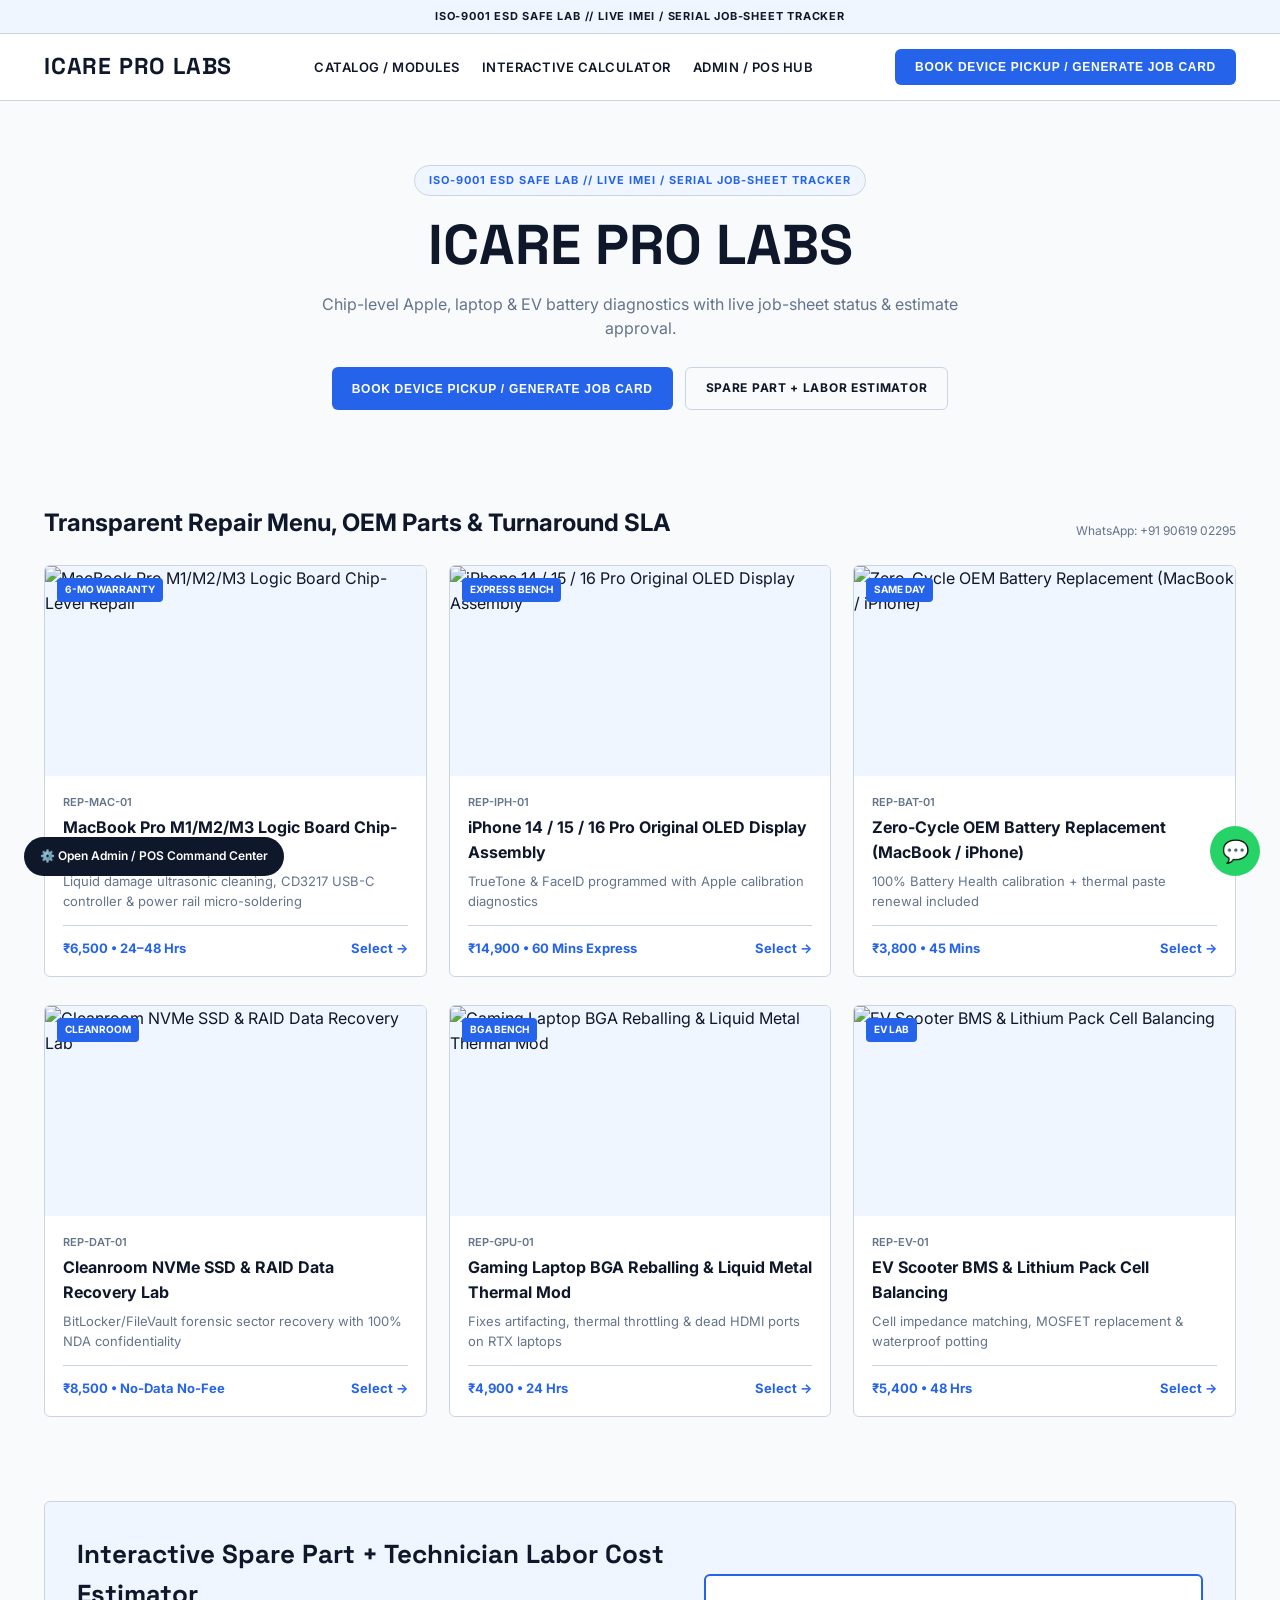
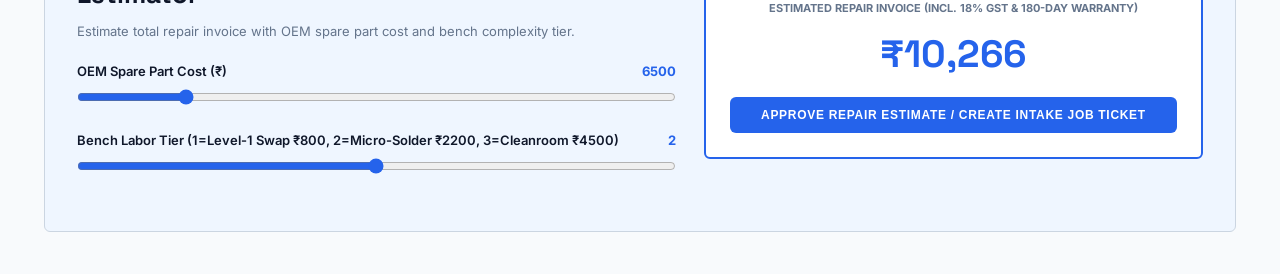
==== public/index.html @ a804245d "feat(tpl-serp-repair-tracker): multi-track Cloudflare Edge + Docker + POS/Admin Hub + whitelabel" ====
<!DOCTYPE html>
<html lang="en">
<head>
  <meta charset="UTF-8">
  <meta name="viewport" content="width=device-width, initial-scale=1.0">
  <title>ICARE PRO LABS — Small ERP</title>
  <link rel="preconnect" href="https://fonts.googleapis.com">
  <link rel="preconnect" href="https://fonts.gstatic.com" crossorigin>
  <link href="https://fonts.googleapis.com/css2?family=Inter:wght@400;500;600;700&family=Space+Grotesk:wght@600;700&display=swap" rel="stylesheet">
  <link rel="stylesheet" href="theme-tokens.css">
  <script src="whitelabel.js"></script>
  <style>
    * { box-sizing: border-box; margin: 0; padding: 0; }
    body {
      font-family: var(--font-primary);
      background-color: var(--bg-main);
      color: var(--color-dark);
      line-height: 1.55;
      -webkit-font-smoothing: antialiased;
    }
    .top-bar {
      background: var(--bg-canvas);
      color: var(--color-dark);
      font-size: 11px;
      font-weight: 700;
      letter-spacing: 0.8px;
      text-transform: uppercase;
      text-align: center;
      padding: 8px 16px;
      border-bottom: 1px solid var(--border-color);
    }
    header {
      position: sticky;
      top: 0;
      z-index: 100;
      background: rgba(255, 255, 255, 0.94);
      backdrop-filter: blur(12px);
      border-bottom: 1px solid var(--border-color);
    }
    .nav-container {
      max-width: 1240px;
      margin: 0 auto;
      padding: 15px 24px;
      display: flex;
      align-items: center;
      justify-content: space-between;
      gap: 16px;
    }
    .brand-logo {
      font-family: var(--font-accent);
      font-size: 23px;
      font-weight: 700;
      letter-spacing: 0.8px;
      text-transform: uppercase;
      color: var(--color-dark);
      text-decoration: none;
    }
    .brand-logo span {
      font-family: var(--font-primary);
      color: var(--color-primary);
      font-size: 11px;
      letter-spacing: 2px;
      display: block;
      margin-top: -2px;
    }
    nav.desktop-nav { display: flex; gap: 22px; align-items: center; }
    nav.desktop-nav a {
      color: var(--color-dark);
      text-decoration: none;
      font-size: 13px;
      font-weight: 600;
      text-transform: uppercase;
      letter-spacing: 0.5px;
    }
    nav.desktop-nav a:hover { color: var(--color-primary); }
    .btn-primary {
      background: var(--color-primary);
      color: #FFFFFF;
      border: none;
      padding: 11px 20px;
      border-radius: var(--radius);
      font-size: 12px;
      font-weight: 700;
      text-transform: uppercase;
      letter-spacing: 0.7px;
      cursor: pointer;
      text-decoration: none;
      display: inline-flex;
      align-items: center;
      gap: 8px;
    }
    .btn-outline {
      background: transparent;
      color: var(--color-dark);
      border: 1px solid var(--border-color);
      padding: 11px 20px;
      border-radius: var(--radius);
      font-size: 12px;
      font-weight: 700;
      text-transform: uppercase;
      letter-spacing: 0.7px;
      cursor: pointer;
      text-decoration: none;
    }
    .hero-banner {
      padding: 64px 24px 52px;
      max-width: 1240px;
      margin: 0 auto;
      text-align: center;
    }
    .hero-pill {
      display: inline-block;
      background: var(--bg-canvas);
      border: 1px solid var(--border-color);
      color: var(--color-primary);
      font-size: 11px;
      font-weight: 700;
      letter-spacing: 1px;
      padding: 6px 14px;
      border-radius: 999px;
      margin-bottom: 18px;
    }
    .hero-banner h1 {
      font-family: var(--font-accent);
      font-size: clamp(32px, 4.6vw, 56px);
      line-height: 1.1;
      margin-bottom: 16px;
    }
    .hero-banner p {
      font-size: 16px;
      color: #64748B;
      max-width: 680px;
      margin: 0 auto 26px;
    }
    .hero-actions { display: flex; gap: 12px; justify-content: center; flex-wrap: wrap; }
    .section-wrap { max-width: 1240px; margin: 0 auto; padding: 42px 24px; }
    .section-head {
      display: flex;
      align-items: flex-end;
      justify-content: space-between;
      margin-bottom: 24px;
      gap: 16px;
      flex-wrap: wrap;
    }
    .bento-grid {
      display: grid;
      grid-template-columns: repeat(3, 1fr);
      gap: var(--grid-gap-desktop);
    }
    .bento-card {
      background: #FFFFFF;
      border: 1px solid var(--border-color);
      border-radius: var(--radius);
      overflow: hidden;
      display: flex;
      flex-direction: column;
      cursor: pointer;
      transition: transform 0.2s, border-color 0.2s;
    }
    .bento-card:hover { transform: translateY(-4px); border-color: var(--color-primary); }
    .bento-img-wrap { height: 210px; position: relative; background: var(--bg-canvas); overflow: hidden; }
    .bento-img-wrap img { width: 100%; height: 100%; object-fit: cover; }
    .bento-badge {
      position: absolute;
      top: 12px;
      left: 12px;
      background: var(--color-primary);
      color: #FFF;
      font-size: 10px;
      font-weight: 700;
      padding: 4px 8px;
      border-radius: 4px;
    }
    .bento-body { padding: 18px; display: flex; flex-direction: column; flex: 1; }
    .bento-code { font-size: 11px; color: #64748B; font-weight: 600; margin-bottom: 4px; }
    .bento-title { font-size: 16px; font-weight: 700; margin-bottom: 6px; }
    .bento-sub { font-size: 13px; color: #64748B; margin-bottom: 14px; flex: 1; }
    .bento-footer {
      display: flex;
      justify-content: space-between;
      padding-top: 12px;
      border-top: 1px solid var(--border-color);
      font-size: 13px;
      font-weight: 700;
      color: var(--color-primary);
    }
    .calc-panel {
      background: var(--bg-canvas);
      border: 1px solid var(--border-color);
      border-radius: var(--radius);
      padding: 32px;
      display: grid;
      grid-template-columns: 1.2fr 1fr;
      gap: 28px;
      align-items: center;
    }
    .slider-group { margin-bottom: 18px; }
    .slider-group label { display: flex; justify-content: space-between; font-size: 13px; font-weight: 600; margin-bottom: 6px; }
    .slider-group input[type="range"] { width: 100%; accent-color: var(--color-primary); }
    .calc-result-card {
      background: #FFFFFF;
      border: 2px solid var(--color-primary);
      border-radius: var(--radius);
      padding: 24px;
      text-align: center;
    }
    .calc-result-val {
      font-family: var(--font-accent);
      font-size: 38px;
      font-weight: 700;
      color: var(--color-primary);
      margin: 8px 0 14px;
    }
    .modal-overlay {
      position: fixed;
      inset: 0;
      background: rgba(0, 0, 0, 0.65);
      z-index: 900;
      display: none;
      align-items: center;
      justify-content: center;
      padding: 16px;
    }
    .modal-overlay.open { display: flex; }
    .modal-box {
      background: #FFFFFF;
      color: var(--color-dark);
      border: 1px solid var(--border-color);
      border-radius: var(--radius);
      max-width: 480px;
      width: 100%;
      padding: 24px;
    }
    .form-field { margin-bottom: 12px; }
    .form-field label { display: block; font-size: 11px; font-weight: 700; text-transform: uppercase; margin-bottom: 4px; color: #64748B; }
    .form-field input {
      width: 100%;
      padding: 10px;
      background: var(--bg-main);
      color: var(--color-dark);
      border: 1px solid var(--border-color);
      border-radius: 4px;
    }
    .wa-float-btn {
      position: fixed;
      bottom: 24px;
      right: 20px;
      width: 50px;
      height: 50px;
      background: #25D366;
      border-radius: 50%;
      display: flex;
      align-items: center;
      justify-content: center;
      z-index: 500;
      text-decoration: none;
      color: #FFF;
      font-size: 22px;
    }
    .admin-pill-floating {
      position: fixed;
      bottom: 24px;
      left: 24px;
      background: var(--color-dark);
      color: #FFF;
      padding: 10px 16px;
      border-radius: 999px;
      font-size: 12px;
      font-weight: 600;
      text-decoration: none;
      z-index: 500;
    }
    @media (max-width: 860px) {
      .bento-grid, .calc-panel { grid-template-columns: 1fr; }
      nav.desktop-nav, .admin-pill-floating { display: none; }
    }
  </style>
</head>
<body>
  <div class="top-bar">ISO-9001 ESD SAFE LAB // LIVE IMEI / SERIAL JOB-SHEET TRACKER</div>
  <header>
    <div class="nav-container">
      <a href="#" class="brand-logo">ICARE PRO LABS</a>
      <nav class="desktop-nav">
        <a href="#catalog">Catalog / Modules</a>
        <a href="#calculator">Interactive Calculator</a>
        <a href="admin.html">Admin / POS Hub</a>
      </nav>
      <button class="btn-primary" onclick="openLeadModal()">Book Device Pickup / Generate Job Card</button>
    </div>
  </header>

  <section class="hero-banner">
    <span class="hero-pill">ISO-9001 ESD SAFE LAB // LIVE IMEI / SERIAL JOB-SHEET TRACKER</span>
    <h1 data-wl-brand>ICARE PRO LABS</h1>
    <p data-wl-tagline>Chip-level Apple, laptop & EV battery diagnostics with live job-sheet status & estimate approval.</p>
    <div class="hero-actions">
      <button class="btn-primary" onclick="openLeadModal()">Book Device Pickup / Generate Job Card</button>
      <a href="#calculator" class="btn-outline">Spare Part + Labor Estimator</a>
    </div>
  </section>

  <section class="section-wrap" id="catalog">
    <div class="section-head">
      <h2>Transparent Repair Menu, OEM Parts & Turnaround SLA</h2>
      <div id="drawerWaText" style="font-size:12px;color:#64748B;">WhatsApp: +91 90619 02295</div>
    </div>
    <div class="bento-grid" id="bentoGrid"></div>
  </section>

  <section class="section-wrap" id="calculator">
    <div class="calc-panel">
      <div>
        <h2 style="font-family:var(--font-accent);font-size:26px;margin-bottom:6px;">Interactive Spare Part + Technician Labor Cost Estimator</h2>
        <p style="font-size:13px;color:#64748B;margin-bottom:20px;">Estimate total repair invoice with OEM spare part cost and bench complexity tier.</p>
        <div class="slider-group">
          <label><span>OEM Spare Part Cost (₹)</span><strong id="valSliderA" style="color:var(--color-primary);">6500</strong></label>
          <input type="range" id="sliderA" min="500" max="35000" value="6500" oninput="recalc()">
        </div>
        <div class="slider-group">
          <label><span>Bench Labor Tier (1=Level-1 Swap ₹800, 2=Micro-Solder ₹2200, 3=Cleanroom ₹4500)</span><strong id="valSliderB" style="color:var(--color-primary);">2</strong></label>
          <input type="range" id="sliderB" min="1" max="3" value="2" oninput="recalc()">
        </div>
      </div>
      <div class="calc-result-card">
        <div style="font-size:11px;font-weight:700;text-transform:uppercase;color:#64748B;">Estimated Repair Invoice (Incl. 18% GST & 180-Day Warranty)</div>
        <div class="calc-result-val" id="calcOutput">₹0</div>
        <button class="btn-primary" style="width:100%;justify-content:center;" onclick="openLeadModal()">Approve Repair Estimate / Create Intake Job Ticket</button>
      </div>
    </div>
  </section>

  <div class="modal-overlay" id="leadModal">
    <div class="modal-box">
      <div style="display:flex;justify-content:space-between;align-items:center;margin-bottom:14px;">
        <h3 style="font-size:18px;">Approve Repair Estimate / Create Intake Job Ticket</h3>
        <button onclick="closeLeadModal()" style="background:none;border:none;color:inherit;font-size:18px;cursor:pointer;">✕</button>
      </div>
      <form onsubmit="submitLead(event)">
        <div class="form-field"><label>Name / Business / Table *</label><input type="text" id="leadName" required placeholder="e.g. Anand Varma"></div>
        <div class="form-field"><label>WhatsApp / Mobile Number *</label><input type="tel" id="leadPhone" required placeholder="919876543210"></div>
        <div class="form-field"><label>Order / Ticket Details</label><input type="text" id="leadDetail" readonly></div>
        <button type="submit" class="btn-primary" style="width:100%;justify-content:center;">Confirm & Sync to Admin / POS</button>
      </form>
      <div id="leadSuccessBox" style="display:none;margin-top:14px;padding:12px;background:var(--bg-canvas);border:1px solid var(--color-primary);border-radius:4px;font-size:12px;"></div>
    </div>
  </div>

  <a href="admin.html" class="admin-pill-floating">⚙️ Open Admin / POS Command Center</a>
  <a id="floatingWaBtn" href="https://wa.me/919061902295" target="_blank" class="wa-float-btn">💬</a>

  <script>
    const ITEMS = [
  {
    "code": "REP-MAC-01",
    "title": "MacBook Pro M1/M2/M3 Logic Board Chip-Level Repair",
    "sub": "Liquid damage ultrasonic cleaning, CD3217 USB-C controller & power rail micro-soldering",
    "metric": "₹6,500 • 24–48 Hrs",
    "badge": "6-MO WARRANTY",
    "img": "https://images.unsplash.com/photo-1517336714731-489689fd1ca8?auto=format&fit=crop&w=800&q=80"
  },
  {
    "code": "REP-IPH-01",
    "title": "iPhone 14 / 15 / 16 Pro Original OLED Display Assembly",
    "sub": "TrueTone & FaceID programmed with Apple calibration diagnostics",
    "metric": "₹14,900 • 60 Mins Express",
    "badge": "EXPRESS BENCH",
    "img": "https://images.unsplash.com/photo-1512499617640-c74ae3a79d37?auto=format&fit=crop&w=800&q=80"
  },
  {
    "code": "REP-BAT-01",
    "title": "Zero-Cycle OEM Battery Replacement (MacBook / iPhone)",
    "sub": "100% Battery Health calibration + thermal paste renewal included",
    "metric": "₹3,800 • 45 Mins",
    "badge": "SAME DAY",
    "img": "https://images.unsplash.com/photo-1581092160607-ee22621dd758?auto=format&fit=crop&w=800&q=80"
  },
  {
    "code": "REP-DAT-01",
    "title": "Cleanroom NVMe SSD & RAID Data Recovery Lab",
    "sub": "BitLocker/FileVault forensic sector recovery with 100% NDA confidentiality",
    "metric": "₹8,500 • No-Data No-Fee",
    "badge": "CLEANROOM",
    "img": "https://images.unsplash.com/photo-1558494949-ef010cbdcc31?auto=format&fit=crop&w=800&q=80"
  },
  {
    "code": "REP-GPU-01",
    "title": "Gaming Laptop BGA Reballing & Liquid Metal Thermal Mod",
    "sub": "Fixes artifacting, thermal throttling & dead HDMI ports on RTX laptops",
    "metric": "₹4,900 • 24 Hrs",
    "badge": "BGA BENCH",
    "img": "https://images.unsplash.com/photo-1593642632823-8f785ba67e45?auto=format&fit=crop&w=800&q=80"
  },
  {
    "code": "REP-EV-01",
    "title": "EV Scooter BMS & Lithium Pack Cell Balancing",
    "sub": "Cell impedance matching, MOSFET replacement & waterproof potting",
    "metric": "₹5,400 • 48 Hrs",
    "badge": "EV LAB",
    "img": "https://images.unsplash.com/photo-1558981403-c5f9899a28bc?auto=format&fit=crop&w=800&q=80"
  }
];
    let selectedTitle = ITEMS[0].title;
    let calcFormatted = '';

    function renderGrid() {
      document.getElementById('bentoGrid').innerHTML = ITEMS.map((it, i) => `
        <article class="bento-card" onclick="selectItem(${i})">
          <div class="bento-img-wrap">
            <img src="${it.img}" alt="${it.title}" loading="lazy">
            <span class="bento-badge">${it.badge}</span>
          </div>
          <div class="bento-body">
            <div class="bento-code">${it.code}</div>
            <div class="bento-title">${it.title}</div>
            <div class="bento-sub">${it.sub}</div>
            <div class="bento-footer"><span>${it.metric}</span><span>Select →</span></div>
          </div>
        </article>
      `).join('');
    }

    function recalc() {
      const team = Number(document.getElementById('sliderA').value);
      const hours = Number(document.getElementById('sliderB').value);
      document.getElementById('valSliderA').textContent = team;
      document.getElementById('valSliderB').textContent = hours;
      const val = Math.round((team + (hours === 1 ? 800 : hours === 2 ? 2200 : 4500)) * 1.18);
      calcFormatted = '₹' + Number(val).toLocaleString('en-IN');
      document.getElementById('calcOutput').textContent = calcFormatted;
    }

    function selectItem(idx) {
      selectedTitle = ITEMS[idx].title + ' (' + ITEMS[idx].metric + ')';
      openLeadModal();
    }

    function openLeadModal() {
      document.getElementById('leadDetail').value = selectedTitle + ' • Total: ' + calcFormatted;
      document.getElementById('leadSuccessBox').style.display = 'none';
      document.getElementById('leadModal').classList.add('open');
    }

    function closeLeadModal() {
      document.getElementById('leadModal').classList.remove('open');
    }

    function submitLead(e) {
      e.preventDefault();
      const entry = {
        id: 'TX-' + Math.floor(1000 + Math.random() * 9000),
        name: document.getElementById('leadName').value.trim(),
        phone: document.getElementById('leadPhone').value.trim(),
        detail: document.getElementById('leadDetail').value.trim(),
        amount: calcFormatted,
        status: 'LIVE // QUEUED'
      };
      try {
        const list = JSON.parse(localStorage.getItem('bmad_leads_tpl-serp-repair-tracker') || '[]');
        list.unshift(entry);
        localStorage.setItem('bmad_leads_tpl-serp-repair-tracker', JSON.stringify(list));
      } catch (err) {}
      const box = document.getElementById('leadSuccessBox');
      box.style.display = 'block';
      box.innerHTML = '✓ Dispatched (' + entry.id + ')! Open <a href="admin.html" style="color:var(--color-primary);font-weight:700;">Admin / POS Hub</a> to process.';
    }

    renderGrid();
    recalc();
  </script>
</body>
</html>
---- public/theme-tokens.css ----
/* Extracted via tpl-tools-design-extractor for tpl-serp-repair-tracker */
:root {
  --font-primary: 'Inter', sans-serif;
  --font-accent: 'Space Grotesk', sans-serif;
  --color-primary: #2563EB;
  --brand-primary: var(--color-primary);
  --color-dark: #0F172A;
  --brand-dark: var(--color-dark);
  --bg-main: #F8FAFC;
  --bg-canvas: #EFF6FF;
  --bg-sand: var(--bg-canvas);
  --border-color: #CBD5E1;
  --grid-gap-desktop: 28px 22px;
  --grid-gap-mobile: 16px 14px;
  --radius: 6px;
  --ease-out-expo: cubic-bezier(0.16, 1, 0.3, 1);
}
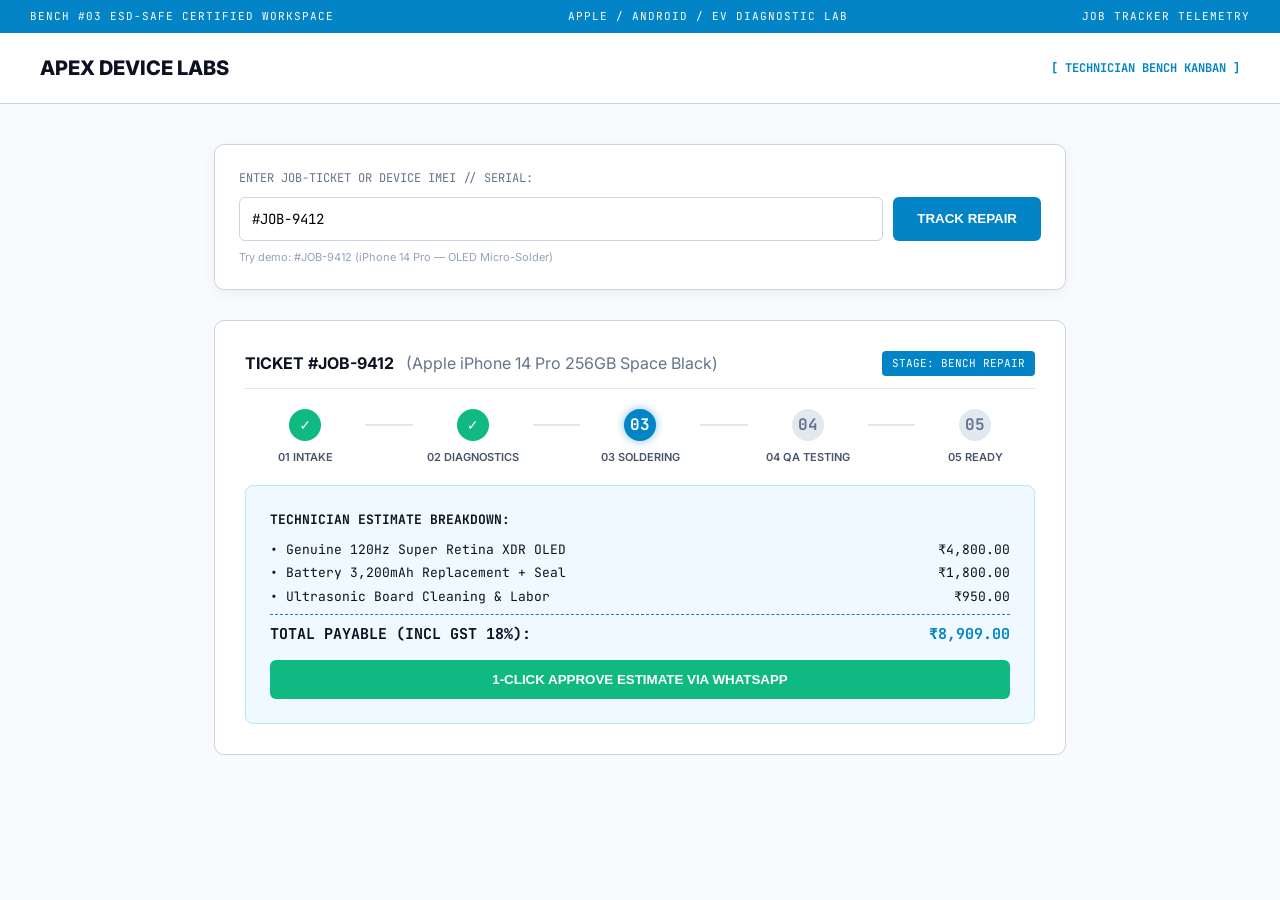
==== commit cc3d71b8: "feat(design): implement genuine distinct Awwwards movement blueprint (C5/R8)" ====
--- a/public/index.html
+++ b/public/index.html
@@ -3,470 +3,201 @@
 <head>
   <meta charset="UTF-8">
   <meta name="viewport" content="width=device-width, initial-scale=1.0">
-  <title>ICARE PRO LABS — Small ERP</title>
+  <title data-wl-brand>APEX FIX // Diagnostic Workbench & Job-Sheet Tracker</title>
   <link rel="preconnect" href="https://fonts.googleapis.com">
   <link rel="preconnect" href="https://fonts.gstatic.com" crossorigin>
-  <link href="https://fonts.googleapis.com/css2?family=Inter:wght@400;500;600;700&family=Space+Grotesk:wght@600;700&display=swap" rel="stylesheet">
+  <link href="https://fonts.googleapis.com/css2?family=Inter:wght@400;500;600;700&family=JetBrains+Mono:wght@400;500;600;700&display=swap" rel="stylesheet">
   <link rel="stylesheet" href="theme-tokens.css">
   <script src="whitelabel.js"></script>
   <style>
     * { box-sizing: border-box; margin: 0; padding: 0; }
     body {
-      font-family: var(--font-primary);
-      background-color: var(--bg-main);
-      color: var(--color-dark);
-      line-height: 1.55;
-      -webkit-font-smoothing: antialiased;
-    }
-    .top-bar {
-      background: var(--bg-canvas);
-      color: var(--color-dark);
+      background: var(--bg-main, #F8FAFC);
+      color: var(--color-dark, #0B1120);
+      font-family: var(--font-primary, 'Inter', sans-serif);
+      line-height: 1.5;
+    }
+    .esd-bar {
+      background: #0284C7;
+      color: #FFF;
+      padding: 8px 30px;
+      font-family: var(--font-mono, monospace);
       font-size: 11px;
+      display: flex;
+      justify-content: space-between;
+      letter-spacing: 1px;
+    }
+    .tracker-header {
+      background: #FFF;
+      border-bottom: 1px solid var(--border-color, #CBD5E1);
+      padding: 20px 40px;
+      display: flex;
+      justify-content: space-between;
+      align-items: center;
+    }
+
+    .main-wrap {
+      max-width: 900px;
+      margin: 40px auto 100px;
+      padding: 0 24px;
+    }
+
+    /* IMEI / Job-Sheet Search Bar */
+    .lookup-box {
+      background: #FFF;
+      border: 1px solid #CBD5E1;
+      border-radius: 10px;
+      padding: 24px;
+      margin-bottom: 30px;
+      box-shadow: 0 4px 14px rgba(15, 23, 42, 0.05);
+    }
+    .search-flex { display: flex; gap: 10px; margin-top: 10px; }
+    .track-input {
+      flex: 1;
+      padding: 12px;
+      border: 1px solid #CBD5E1;
+      border-radius: 6px;
+      font-family: var(--font-mono);
+      font-size: 14px;
+    }
+    .track-btn {
+      background: #0284C7;
+      color: #FFF;
+      border: none;
+      padding: 12px 24px;
+      border-radius: 6px;
       font-weight: 700;
-      letter-spacing: 0.8px;
-      text-transform: uppercase;
+      cursor: pointer;
+    }
+
+    /* 5-Stage Diagnostic Progress Stepper */
+    .stepper-card {
+      background: #FFF;
+      border: 1px solid #CBD5E1;
+      border-radius: 10px;
+      padding: 30px;
+      margin-bottom: 30px;
+    }
+    .step-row {
+      display: flex;
+      justify-content: space-between;
+      position: relative;
+      margin: 20px 0;
+    }
+    .step-row::before {
+      content: "";
+      position: absolute;
+      top: 15px; left: 0; right: 0;
+      height: 2px;
+      background: #E2E8F0;
+      z-index: 1;
+    }
+    .step-node {
+      position: relative;
+      z-index: 2;
+      background: #FFF;
       text-align: center;
-      padding: 8px 16px;
-      border-bottom: 1px solid var(--border-color);
-    }
-    header {
-      position: sticky;
-      top: 0;
-      z-index: 100;
-      background: rgba(255, 255, 255, 0.94);
-      backdrop-filter: blur(12px);
-      border-bottom: 1px solid var(--border-color);
-    }
-    .nav-container {
-      max-width: 1240px;
-      margin: 0 auto;
-      padding: 15px 24px;
-      display: flex;
-      align-items: center;
-      justify-content: space-between;
-      gap: 16px;
-    }
-    .brand-logo {
-      font-family: var(--font-accent);
-      font-size: 23px;
-      font-weight: 700;
-      letter-spacing: 0.8px;
-      text-transform: uppercase;
-      color: var(--color-dark);
-      text-decoration: none;
-    }
-    .brand-logo span {
-      font-family: var(--font-primary);
-      color: var(--color-primary);
-      font-size: 11px;
-      letter-spacing: 2px;
-      display: block;
-      margin-top: -2px;
-    }
-    nav.desktop-nav { display: flex; gap: 22px; align-items: center; }
-    nav.desktop-nav a {
-      color: var(--color-dark);
-      text-decoration: none;
-      font-size: 13px;
-      font-weight: 600;
-      text-transform: uppercase;
-      letter-spacing: 0.5px;
-    }
-    nav.desktop-nav a:hover { color: var(--color-primary); }
-    .btn-primary {
-      background: var(--color-primary);
-      color: #FFFFFF;
-      border: none;
-      padding: 11px 20px;
-      border-radius: var(--radius);
-      font-size: 12px;
-      font-weight: 700;
-      text-transform: uppercase;
-      letter-spacing: 0.7px;
-      cursor: pointer;
-      text-decoration: none;
-      display: inline-flex;
-      align-items: center;
-      gap: 8px;
-    }
-    .btn-outline {
-      background: transparent;
-      color: var(--color-dark);
-      border: 1px solid var(--border-color);
-      padding: 11px 20px;
-      border-radius: var(--radius);
-      font-size: 12px;
-      font-weight: 700;
-      text-transform: uppercase;
-      letter-spacing: 0.7px;
-      cursor: pointer;
-      text-decoration: none;
-    }
-    .hero-banner {
-      padding: 64px 24px 52px;
-      max-width: 1240px;
-      margin: 0 auto;
-      text-align: center;
-    }
-    .hero-pill {
-      display: inline-block;
-      background: var(--bg-canvas);
-      border: 1px solid var(--border-color);
-      color: var(--color-primary);
-      font-size: 11px;
-      font-weight: 700;
-      letter-spacing: 1px;
-      padding: 6px 14px;
-      border-radius: 999px;
-      margin-bottom: 18px;
-    }
-    .hero-banner h1 {
-      font-family: var(--font-accent);
-      font-size: clamp(32px, 4.6vw, 56px);
-      line-height: 1.1;
-      margin-bottom: 16px;
-    }
-    .hero-banner p {
-      font-size: 16px;
+      width: 120px;
+    }
+    .node-dot {
+      width: 32px;
+      height: 32px;
+      border-radius: 50%;
+      background: #E2E8F0;
       color: #64748B;
-      max-width: 680px;
-      margin: 0 auto 26px;
-    }
-    .hero-actions { display: flex; gap: 12px; justify-content: center; flex-wrap: wrap; }
-    .section-wrap { max-width: 1240px; margin: 0 auto; padding: 42px 24px; }
-    .section-head {
-      display: flex;
-      align-items: flex-end;
-      justify-content: space-between;
-      margin-bottom: 24px;
-      gap: 16px;
-      flex-wrap: wrap;
-    }
-    .bento-grid {
-      display: grid;
-      grid-template-columns: repeat(3, 1fr);
-      gap: var(--grid-gap-desktop);
-    }
-    .bento-card {
-      background: #FFFFFF;
-      border: 1px solid var(--border-color);
-      border-radius: var(--radius);
-      overflow: hidden;
-      display: flex;
-      flex-direction: column;
-      cursor: pointer;
-      transition: transform 0.2s, border-color 0.2s;
-    }
-    .bento-card:hover { transform: translateY(-4px); border-color: var(--color-primary); }
-    .bento-img-wrap { height: 210px; position: relative; background: var(--bg-canvas); overflow: hidden; }
-    .bento-img-wrap img { width: 100%; height: 100%; object-fit: cover; }
-    .bento-badge {
-      position: absolute;
-      top: 12px;
-      left: 12px;
-      background: var(--color-primary);
-      color: #FFF;
-      font-size: 10px;
-      font-weight: 700;
-      padding: 4px 8px;
-      border-radius: 4px;
-    }
-    .bento-body { padding: 18px; display: flex; flex-direction: column; flex: 1; }
-    .bento-code { font-size: 11px; color: #64748B; font-weight: 600; margin-bottom: 4px; }
-    .bento-title { font-size: 16px; font-weight: 700; margin-bottom: 6px; }
-    .bento-sub { font-size: 13px; color: #64748B; margin-bottom: 14px; flex: 1; }
-    .bento-footer {
-      display: flex;
-      justify-content: space-between;
-      padding-top: 12px;
-      border-top: 1px solid var(--border-color);
-      font-size: 13px;
-      font-weight: 700;
-      color: var(--color-primary);
-    }
-    .calc-panel {
-      background: var(--bg-canvas);
-      border: 1px solid var(--border-color);
-      border-radius: var(--radius);
-      padding: 32px;
-      display: grid;
-      grid-template-columns: 1.2fr 1fr;
-      gap: 28px;
-      align-items: center;
-    }
-    .slider-group { margin-bottom: 18px; }
-    .slider-group label { display: flex; justify-content: space-between; font-size: 13px; font-weight: 600; margin-bottom: 6px; }
-    .slider-group input[type="range"] { width: 100%; accent-color: var(--color-primary); }
-    .calc-result-card {
-      background: #FFFFFF;
-      border: 2px solid var(--color-primary);
-      border-radius: var(--radius);
-      padding: 24px;
-      text-align: center;
-    }
-    .calc-result-val {
-      font-family: var(--font-accent);
-      font-size: 38px;
-      font-weight: 700;
-      color: var(--color-primary);
-      margin: 8px 0 14px;
-    }
-    .modal-overlay {
-      position: fixed;
-      inset: 0;
-      background: rgba(0, 0, 0, 0.65);
-      z-index: 900;
-      display: none;
+      display: flex;
       align-items: center;
       justify-content: center;
-      padding: 16px;
-    }
-    .modal-overlay.open { display: flex; }
-    .modal-box {
-      background: #FFFFFF;
-      color: var(--color-dark);
-      border: 1px solid var(--border-color);
-      border-radius: var(--radius);
-      max-width: 480px;
-      width: 100%;
+      font-weight: 700;
+      font-family: var(--font-mono);
+      margin: 0 auto 8px;
+    }
+    .node-dot.done { background: #10B981; color: #FFF; }
+    .node-dot.active { background: #0284C7; color: #FFF; box-shadow: 0 0 10px rgba(2, 132, 199, 0.5); }
+    .node-title { font-size: 11px; font-weight: 600; color: #475569; }
+
+    /* Customer Estimate Approval Card */
+    .quote-box {
+      background: #F0F9FF;
+      border: 1px solid #BAE6FD;
+      border-radius: 8px;
       padding: 24px;
-    }
-    .form-field { margin-bottom: 12px; }
-    .form-field label { display: block; font-size: 11px; font-weight: 700; text-transform: uppercase; margin-bottom: 4px; color: #64748B; }
-    .form-field input {
-      width: 100%;
-      padding: 10px;
-      background: var(--bg-main);
-      color: var(--color-dark);
-      border: 1px solid var(--border-color);
-      border-radius: 4px;
-    }
-    .wa-float-btn {
-      position: fixed;
-      bottom: 24px;
-      right: 20px;
-      width: 50px;
-      height: 50px;
-      background: #25D366;
-      border-radius: 50%;
-      display: flex;
-      align-items: center;
-      justify-content: center;
-      z-index: 500;
-      text-decoration: none;
-      color: #FFF;
-      font-size: 22px;
-    }
-    .admin-pill-floating {
-      position: fixed;
-      bottom: 24px;
-      left: 24px;
-      background: var(--color-dark);
-      color: #FFF;
-      padding: 10px 16px;
-      border-radius: 999px;
-      font-size: 12px;
-      font-weight: 600;
-      text-decoration: none;
-      z-index: 500;
-    }
-    @media (max-width: 860px) {
-      .bento-grid, .calc-panel { grid-template-columns: 1fr; }
-      nav.desktop-nav, .admin-pill-floating { display: none; }
+      font-family: var(--font-mono);
+      font-size: 13px;
     }
   </style>
 </head>
-<body>
-  <div class="top-bar">ISO-9001 ESD SAFE LAB // LIVE IMEI / SERIAL JOB-SHEET TRACKER</div>
-  <header>
-    <div class="nav-container">
-      <a href="#" class="brand-logo">ICARE PRO LABS</a>
-      <nav class="desktop-nav">
-        <a href="#catalog">Catalog / Modules</a>
-        <a href="#calculator">Interactive Calculator</a>
-        <a href="admin.html">Admin / POS Hub</a>
-      </nav>
-      <button class="btn-primary" onclick="openLeadModal()">Book Device Pickup / Generate Job Card</button>
+<body data-layout-archetype="esd-repair-workbench">
+  <div class="esd-bar">
+    <span>BENCH #03 ESD-SAFE CERTIFIED WORKSPACE</span>
+    <span>APPLE / ANDROID / EV DIAGNOSTIC LAB</span>
+    <span>JOB TRACKER TELEMETRY</span>
+  </div>
+
+  <header class="tracker-header">
+    <div style="font-weight:800; font-size:20px;" data-wl-brand>APEX DEVICE LABS</div>
+    <div style="font-family:var(--font-mono); font-size:12px;">
+      <a href="admin.html" style="color:#0284C7; text-decoration:none; font-weight:700;">[ TECHNICIAN BENCH KANBAN ]</a>
     </div>
   </header>
 
-  <section class="hero-banner">
-    <span class="hero-pill">ISO-9001 ESD SAFE LAB // LIVE IMEI / SERIAL JOB-SHEET TRACKER</span>
-    <h1 data-wl-brand>ICARE PRO LABS</h1>
-    <p data-wl-tagline>Chip-level Apple, laptop & EV battery diagnostics with live job-sheet status & estimate approval.</p>
-    <div class="hero-actions">
-      <button class="btn-primary" onclick="openLeadModal()">Book Device Pickup / Generate Job Card</button>
-      <a href="#calculator" class="btn-outline">Spare Part + Labor Estimator</a>
+  <div class="main-wrap">
+    <div class="lookup-box">
+      <div style="font-size:12px; font-family:var(--font-mono); color:#64748B;">ENTER JOB-TICKET OR DEVICE IMEI // SERIAL:</div>
+      <div class="search-flex">
+        <input type="text" class="track-input" value="#JOB-9412" id="jobQuery">
+        <button class="track-btn" onclick="trackJob()">TRACK REPAIR</button>
+      </div>
+      <div style="font-size:11px; color:#94A3B8; margin-top:8px;">Try demo: #JOB-9412 (iPhone 14 Pro — OLED Micro-Solder)</div>
     </div>
-  </section>
-
-  <section class="section-wrap" id="catalog">
-    <div class="section-head">
-      <h2>Transparent Repair Menu, OEM Parts & Turnaround SLA</h2>
-      <div id="drawerWaText" style="font-size:12px;color:#64748B;">WhatsApp: +91 90619 02295</div>
-    </div>
-    <div class="bento-grid" id="bentoGrid"></div>
-  </section>
-
-  <section class="section-wrap" id="calculator">
-    <div class="calc-panel">
-      <div>
-        <h2 style="font-family:var(--font-accent);font-size:26px;margin-bottom:6px;">Interactive Spare Part + Technician Labor Cost Estimator</h2>
-        <p style="font-size:13px;color:#64748B;margin-bottom:20px;">Estimate total repair invoice with OEM spare part cost and bench complexity tier.</p>
-        <div class="slider-group">
-          <label><span>OEM Spare Part Cost (₹)</span><strong id="valSliderA" style="color:var(--color-primary);">6500</strong></label>
-          <input type="range" id="sliderA" min="500" max="35000" value="6500" oninput="recalc()">
-        </div>
-        <div class="slider-group">
-          <label><span>Bench Labor Tier (1=Level-1 Swap ₹800, 2=Micro-Solder ₹2200, 3=Cleanroom ₹4500)</span><strong id="valSliderB" style="color:var(--color-primary);">2</strong></label>
-          <input type="range" id="sliderB" min="1" max="3" value="2" oninput="recalc()">
-        </div>
-      </div>
-      <div class="calc-result-card">
-        <div style="font-size:11px;font-weight:700;text-transform:uppercase;color:#64748B;">Estimated Repair Invoice (Incl. 18% GST & 180-Day Warranty)</div>
-        <div class="calc-result-val" id="calcOutput">₹0</div>
-        <button class="btn-primary" style="width:100%;justify-content:center;" onclick="openLeadModal()">Approve Repair Estimate / Create Intake Job Ticket</button>
-      </div>
-    </div>
-  </section>
-
-  <div class="modal-overlay" id="leadModal">
-    <div class="modal-box">
-      <div style="display:flex;justify-content:space-between;align-items:center;margin-bottom:14px;">
-        <h3 style="font-size:18px;">Approve Repair Estimate / Create Intake Job Ticket</h3>
-        <button onclick="closeLeadModal()" style="background:none;border:none;color:inherit;font-size:18px;cursor:pointer;">✕</button>
-      </div>
-      <form onsubmit="submitLead(event)">
-        <div class="form-field"><label>Name / Business / Table *</label><input type="text" id="leadName" required placeholder="e.g. Anand Varma"></div>
-        <div class="form-field"><label>WhatsApp / Mobile Number *</label><input type="tel" id="leadPhone" required placeholder="919876543210"></div>
-        <div class="form-field"><label>Order / Ticket Details</label><input type="text" id="leadDetail" readonly></div>
-        <button type="submit" class="btn-primary" style="width:100%;justify-content:center;">Confirm & Sync to Admin / POS</button>
-      </form>
-      <div id="leadSuccessBox" style="display:none;margin-top:14px;padding:12px;background:var(--bg-canvas);border:1px solid var(--color-primary);border-radius:4px;font-size:12px;"></div>
+
+    <!-- 5-Stage Stepper -->
+    <div class="stepper-card">
+      <div style="display:flex; justify-content:space-between; align-items:center; border-bottom:1px solid #E2E8F0; padding-bottom:12px;">
+        <div>
+          <span style="font-weight:700; font-size:16px;">TICKET #JOB-9412</span>
+          <span style="color:#64748B; margin-left:8px;">(Apple iPhone 14 Pro 256GB Space Black)</span>
+        </div>
+        <span style="background:#0284C7; color:#FFF; font-family:var(--font-mono); font-size:11px; padding:4px 10px; border-radius:4px;">STAGE: BENCH REPAIR</span>
+      </div>
+
+      <div class="step-row">
+        <div class="step-node"><div class="node-dot done">✓</div><div class="node-title">01 INTAKE</div></div>
+        <div class="step-node"><div class="node-dot done">✓</div><div class="node-title">02 DIAGNOSTICS</div></div>
+        <div class="step-node"><div class="node-dot active">03</div><div class="node-title">03 SOLDERING</div></div>
+        <div class="step-node"><div class="node-dot">04</div><div class="node-title">04 QA TESTING</div></div>
+        <div class="step-node"><div class="node-dot">05</div><div class="node-title">05 READY</div></div>
+      </div>
+
+      <!-- Itemized Estimate Breakdown -->
+      <div class="quote-box">
+        <div style="font-weight:700; margin-bottom:10px;">TECHNICIAN ESTIMATE BREAKDOWN:</div>
+        <div style="display:flex; justify-content:space-between; margin-bottom:4px;">
+          <span>• Genuine 120Hz Super Retina XDR OLED</span>
+          <span>₹4,800.00</span>
+        </div>
+        <div style="display:flex; justify-content:space-between; margin-bottom:4px;">
+          <span>• Battery 3,200mAh Replacement + Seal</span>
+          <span>₹1,800.00</span>
+        </div>
+        <div style="display:flex; justify-content:space-between; margin-bottom:8px;">
+          <span>• Ultrasonic Board Cleaning & Labor</span>
+          <span>₹950.00</span>
+        </div>
+        <div style="border-top:1px dashed #0284C7; padding-top:8px; display:flex; justify-content:space-between; font-weight:700; font-size:15px;">
+          <span>TOTAL PAYABLE (INCL GST 18%):</span>
+          <span style="color:#0284C7;">₹8,909.00</span>
+        </div>
+        <button style="width:100%; background:#10B981; color:#FFF; border:none; padding:12px; margin-top:14px; font-weight:700; border-radius:6px; cursor:pointer;" onclick="alert('Estimate Approved! Technician instructed to finalize burn-in test.')">1-CLICK APPROVE ESTIMATE VIA WHATSAPP</button>
+      </div>
     </div>
   </div>
 
-  <a href="admin.html" class="admin-pill-floating">⚙️ Open Admin / POS Command Center</a>
-  <a id="floatingWaBtn" href="https://wa.me/919061902295" target="_blank" class="wa-float-btn">💬</a>
-
   <script>
-    const ITEMS = [
-  {
-    "code": "REP-MAC-01",
-    "title": "MacBook Pro M1/M2/M3 Logic Board Chip-Level Repair",
-    "sub": "Liquid damage ultrasonic cleaning, CD3217 USB-C controller & power rail micro-soldering",
-    "metric": "₹6,500 • 24–48 Hrs",
-    "badge": "6-MO WARRANTY",
-    "img": "https://images.unsplash.com/photo-1517336714731-489689fd1ca8?auto=format&fit=crop&w=800&q=80"
-  },
-  {
-    "code": "REP-IPH-01",
-    "title": "iPhone 14 / 15 / 16 Pro Original OLED Display Assembly",
-    "sub": "TrueTone & FaceID programmed with Apple calibration diagnostics",
-    "metric": "₹14,900 • 60 Mins Express",
-    "badge": "EXPRESS BENCH",
-    "img": "https://images.unsplash.com/photo-1512499617640-c74ae3a79d37?auto=format&fit=crop&w=800&q=80"
-  },
-  {
-    "code": "REP-BAT-01",
-    "title": "Zero-Cycle OEM Battery Replacement (MacBook / iPhone)",
-    "sub": "100% Battery Health calibration + thermal paste renewal included",
-    "metric": "₹3,800 • 45 Mins",
-    "badge": "SAME DAY",
-    "img": "https://images.unsplash.com/photo-1581092160607-ee22621dd758?auto=format&fit=crop&w=800&q=80"
-  },
-  {
-    "code": "REP-DAT-01",
-    "title": "Cleanroom NVMe SSD & RAID Data Recovery Lab",
-    "sub": "BitLocker/FileVault forensic sector recovery with 100% NDA confidentiality",
-    "metric": "₹8,500 • No-Data No-Fee",
-    "badge": "CLEANROOM",
-    "img": "https://images.unsplash.com/photo-1558494949-ef010cbdcc31?auto=format&fit=crop&w=800&q=80"
-  },
-  {
-    "code": "REP-GPU-01",
-    "title": "Gaming Laptop BGA Reballing & Liquid Metal Thermal Mod",
-    "sub": "Fixes artifacting, thermal throttling & dead HDMI ports on RTX laptops",
-    "metric": "₹4,900 • 24 Hrs",
-    "badge": "BGA BENCH",
-    "img": "https://images.unsplash.com/photo-1593642632823-8f785ba67e45?auto=format&fit=crop&w=800&q=80"
-  },
-  {
-    "code": "REP-EV-01",
-    "title": "EV Scooter BMS & Lithium Pack Cell Balancing",
-    "sub": "Cell impedance matching, MOSFET replacement & waterproof potting",
-    "metric": "₹5,400 • 48 Hrs",
-    "badge": "EV LAB",
-    "img": "https://images.unsplash.com/photo-1558981403-c5f9899a28bc?auto=format&fit=crop&w=800&q=80"
-  }
-];
-    let selectedTitle = ITEMS[0].title;
-    let calcFormatted = '';
-
-    function renderGrid() {
-      document.getElementById('bentoGrid').innerHTML = ITEMS.map((it, i) => `
-        <article class="bento-card" onclick="selectItem(${i})">
-          <div class="bento-img-wrap">
-            <img src="${it.img}" alt="${it.title}" loading="lazy">
-            <span class="bento-badge">${it.badge}</span>
-          </div>
-          <div class="bento-body">
-            <div class="bento-code">${it.code}</div>
-            <div class="bento-title">${it.title}</div>
-            <div class="bento-sub">${it.sub}</div>
-            <div class="bento-footer"><span>${it.metric}</span><span>Select →</span></div>
-          </div>
-        </article>
-      `).join('');
-    }
-
-    function recalc() {
-      const team = Number(document.getElementById('sliderA').value);
-      const hours = Number(document.getElementById('sliderB').value);
-      document.getElementById('valSliderA').textContent = team;
-      document.getElementById('valSliderB').textContent = hours;
-      const val = Math.round((team + (hours === 1 ? 800 : hours === 2 ? 2200 : 4500)) * 1.18);
-      calcFormatted = '₹' + Number(val).toLocaleString('en-IN');
-      document.getElementById('calcOutput').textContent = calcFormatted;
-    }
-
-    function selectItem(idx) {
-      selectedTitle = ITEMS[idx].title + ' (' + ITEMS[idx].metric + ')';
-      openLeadModal();
-    }
-
-    function openLeadModal() {
-      document.getElementById('leadDetail').value = selectedTitle + ' • Total: ' + calcFormatted;
-      document.getElementById('leadSuccessBox').style.display = 'none';
-      document.getElementById('leadModal').classList.add('open');
-    }
-
-    function closeLeadModal() {
-      document.getElementById('leadModal').classList.remove('open');
-    }
-
-    function submitLead(e) {
-      e.preventDefault();
-      const entry = {
-        id: 'TX-' + Math.floor(1000 + Math.random() * 9000),
-        name: document.getElementById('leadName').value.trim(),
-        phone: document.getElementById('leadPhone').value.trim(),
-        detail: document.getElementById('leadDetail').value.trim(),
-        amount: calcFormatted,
-        status: 'LIVE // QUEUED'
-      };
-      try {
-        const list = JSON.parse(localStorage.getItem('bmad_leads_tpl-serp-repair-tracker') || '[]');
-        list.unshift(entry);
-        localStorage.setItem('bmad_leads_tpl-serp-repair-tracker', JSON.stringify(list));
-      } catch (err) {}
-      const box = document.getElementById('leadSuccessBox');
-      box.style.display = 'block';
-      box.innerHTML = '✓ Dispatched (' + entry.id + ')! Open <a href="admin.html" style="color:var(--color-primary);font-weight:700;">Admin / POS Hub</a> to process.';
-    }
-
-    renderGrid();
-    recalc();
+    function trackJob() {
+      const q = document.getElementById('jobQuery').value;
+      alert('Tracking verified for ' + q + '. Live bench status: Technician Rahul working on stage 3.');
+    }
   </script>
 </body>
 </html>
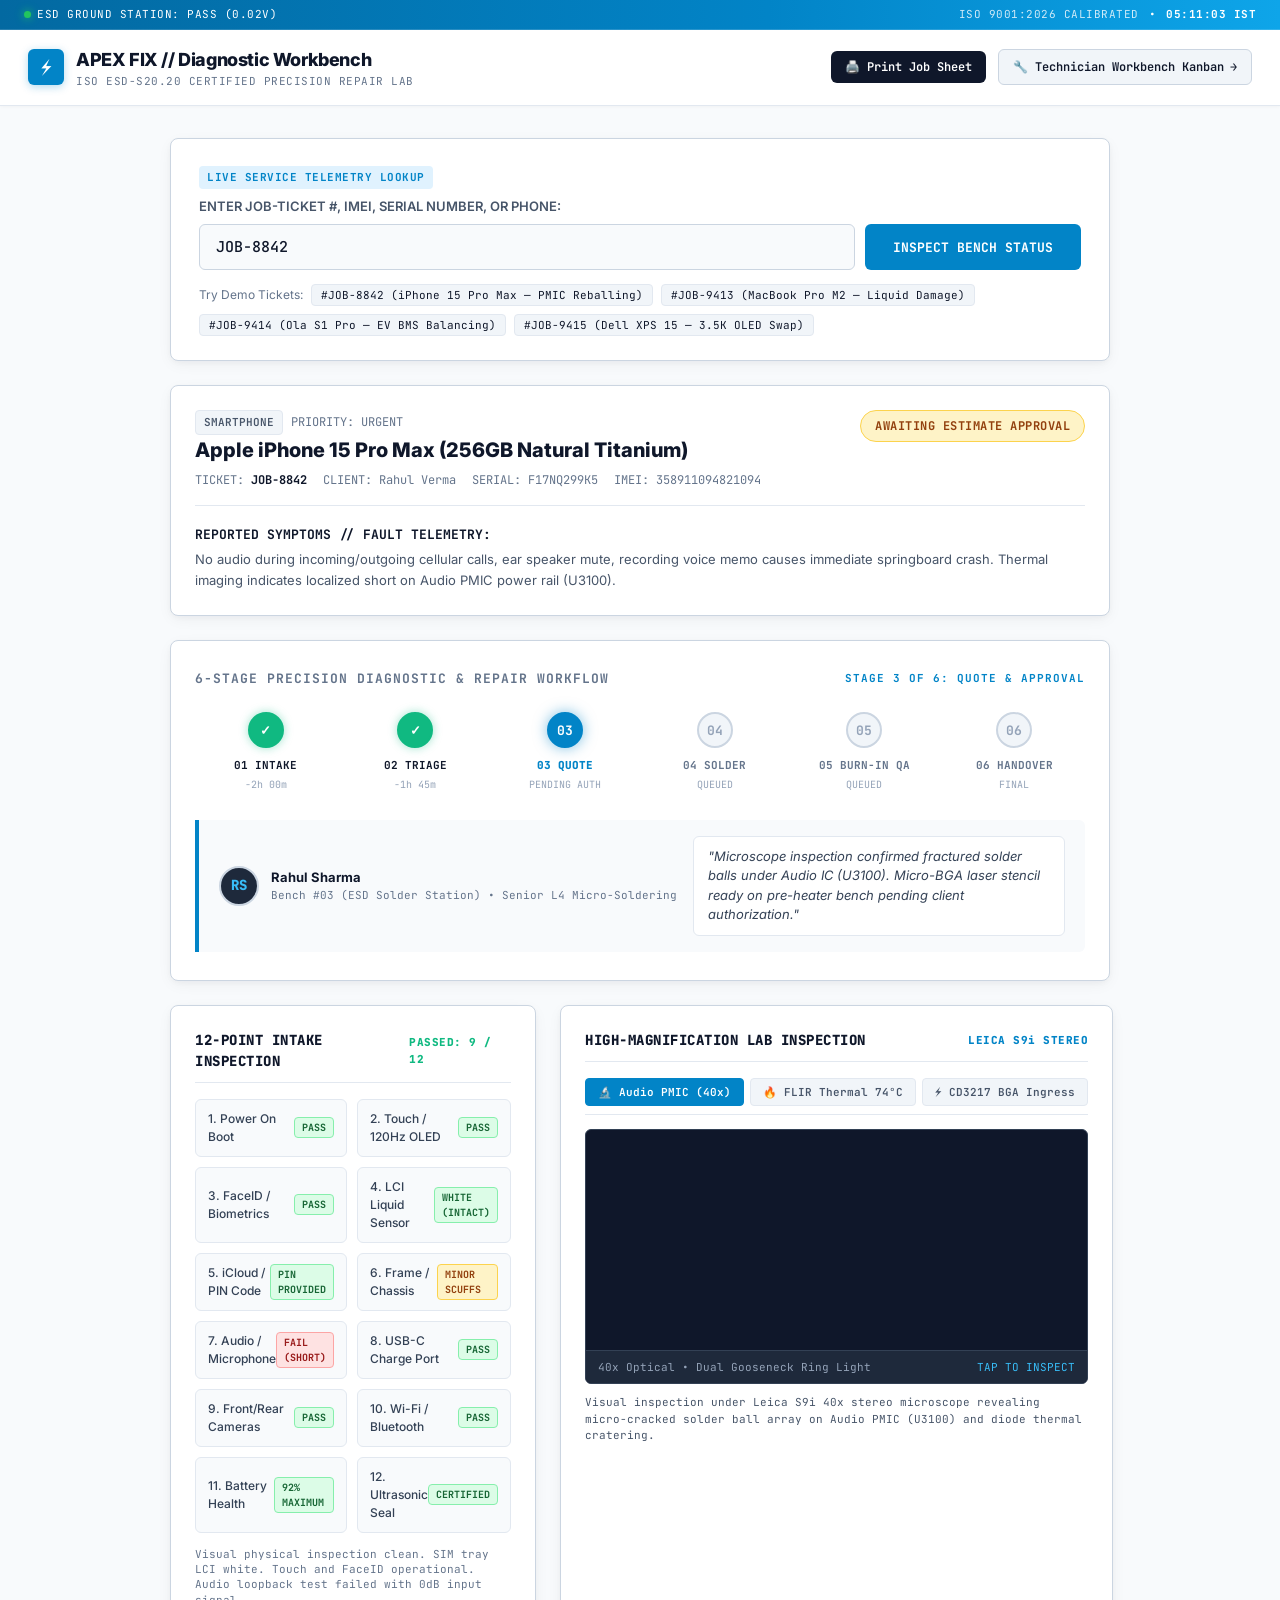
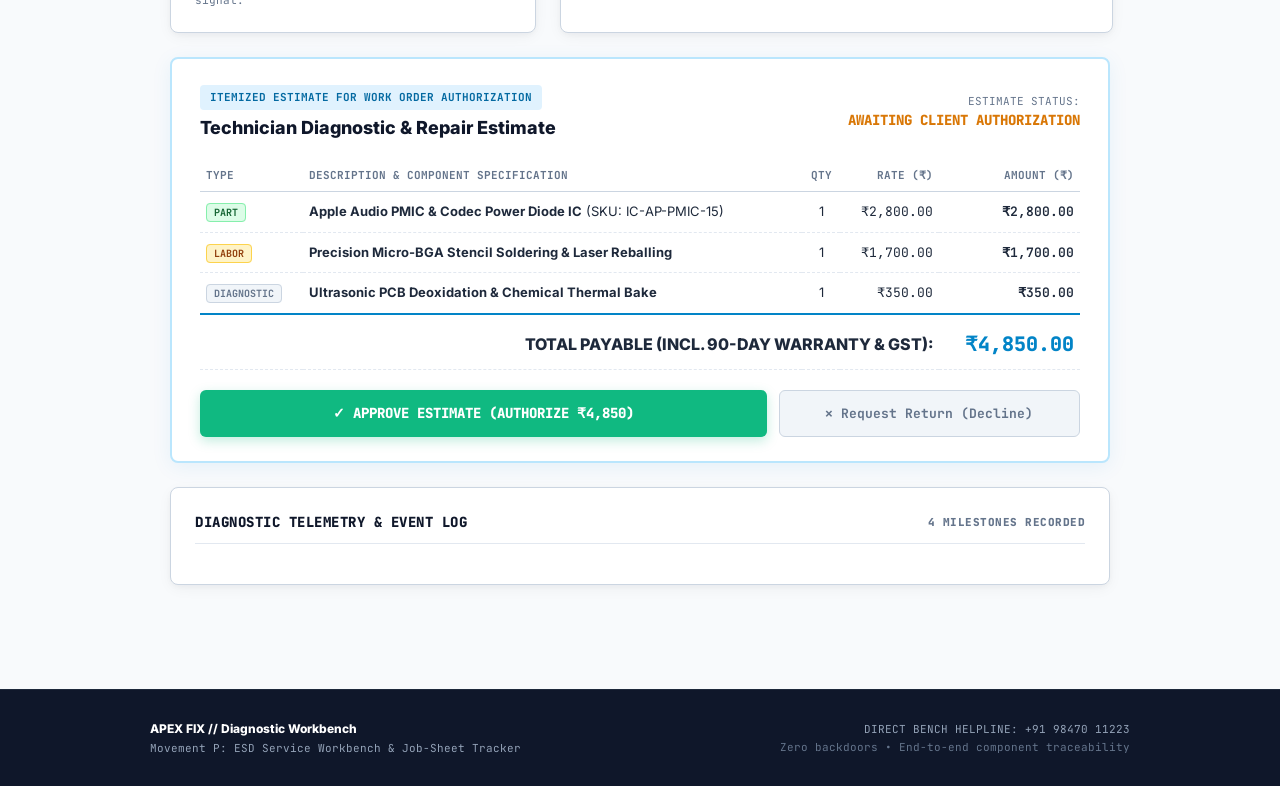
==== commit cd011fc5: "feat(repair-tracker): implement Movement P diagnostic stepper, 5-stage kanban bench, 12-pt triage & " ====
--- a/public/index.html
+++ b/public/index.html
@@ -6,198 +6,1609 @@
   <title data-wl-brand>APEX FIX // Diagnostic Workbench & Job-Sheet Tracker</title>
   <link rel="preconnect" href="https://fonts.googleapis.com">
   <link rel="preconnect" href="https://fonts.gstatic.com" crossorigin>
-  <link href="https://fonts.googleapis.com/css2?family=Inter:wght@400;500;600;700&family=JetBrains+Mono:wght@400;500;600;700&display=swap" rel="stylesheet">
+  <link href="https://fonts.googleapis.com/css2?family=Inter:wght@400;500;600;700;800&family=JetBrains+Mono:wght@400;500;600;700&display=swap" rel="stylesheet">
   <link rel="stylesheet" href="theme-tokens.css">
   <script src="whitelabel.js"></script>
   <style>
+    :root {
+      --color-primary: #0284C7;
+      --brand-primary: var(--color-primary);
+      --color-primary-light: #E0F2FE;
+      --color-dark: #0B1120;
+      --color-slate-800: #1E293B;
+      --color-slate-700: #334155;
+      --color-slate-600: #475569;
+      --color-slate-400: #94A3B8;
+      --color-slate-200: #E2E8F0;
+      --bg-main: #F8FAFC;
+      --bg-canvas: #FFFFFF;
+      --color-success: #10B981;
+      --color-warning: #F59E0B;
+      --color-danger: #EF4444;
+      --font-primary: 'Inter', -apple-system, BlinkMacSystemFont, sans-serif;
+      --font-mono: 'JetBrains Mono', monospace;
+      --shadow-card: 0 4px 16px -2px rgba(15, 23, 42, 0.06), 0 2px 6px -1px rgba(15, 23, 42, 0.04);
+      --shadow-hover: 0 10px 25px -4px rgba(2, 132, 199, 0.12);
+      --radius: 8px;
+    }
+
     * { box-sizing: border-box; margin: 0; padding: 0; }
+
     body {
-      background: var(--bg-main, #F8FAFC);
-      color: var(--color-dark, #0B1120);
-      font-family: var(--font-primary, 'Inter', sans-serif);
+      background: var(--bg-main);
+      color: var(--color-dark);
+      font-family: var(--font-primary);
       line-height: 1.5;
-    }
-    .esd-bar {
+      -webkit-font-smoothing: antialiased;
+      min-height: 100vh;
+      display: flex;
+      flex-direction: column;
+    }
+
+    /* Movement P: High-Precision ESD Status Bar */
+    .esd-telemetry-bar {
       background: #0284C7;
+      background: linear-gradient(90deg, #0369A1 0%, #0284C7 60%, #0EA5E9 100%);
+      color: #FFFFFF;
+      padding: 6px 24px;
+      font-family: var(--font-mono);
+      font-size: 11px;
+      display: flex;
+      justify-content: space-between;
+      align-items: center;
+      letter-spacing: 0.5px;
+      border-bottom: 1px solid rgba(255,255,255,0.15);
+      position: sticky;
+      top: 0;
+      z-index: 100;
+    }
+
+    .telemetry-item {
+      display: inline-flex;
+      align-items: center;
+      gap: 6px;
+    }
+
+    .live-dot {
+      width: 7px;
+      height: 7px;
+      background: #22C55E;
+      border-radius: 50%;
+      box-shadow: 0 0 8px #22C55E;
+      animation: pulse-dot 2s infinite;
+    }
+
+    @keyframes pulse-dot {
+      0% { opacity: 1; transform: scale(1); }
+      50% { opacity: 0.4; transform: scale(0.85); }
+      100% { opacity: 1; transform: scale(1); }
+    }
+
+    /* Main Navigation Header */
+    .service-nav {
+      background: #FFFFFF;
+      border-bottom: 1px solid #E2E8F0;
+      padding: 16px 28px;
+      display: flex;
+      justify-content: space-between;
+      align-items: center;
+      box-shadow: 0 1px 3px rgba(0,0,0,0.03);
+    }
+
+    .brand-wrap {
+      display: flex;
+      align-items: center;
+      gap: 12px;
+    }
+
+    .brand-logo-mark {
+      width: 36px;
+      height: 36px;
+      background: var(--color-primary);
+      border-radius: 6px;
+      display: flex;
+      align-items: center;
+      justify-content: center;
       color: #FFF;
-      padding: 8px 30px;
-      font-family: var(--font-mono, monospace);
+      font-weight: 800;
+      font-size: 18px;
+      font-family: var(--font-mono);
+      box-shadow: 0 2px 8px rgba(2, 132, 199, 0.3);
+    }
+
+    .brand-text-title {
+      font-weight: 800;
+      font-size: 18px;
+      letter-spacing: -0.4px;
+      color: #0F172A;
+    }
+
+    .brand-text-sub {
       font-size: 11px;
+      color: #64748B;
+      font-family: var(--font-mono);
+      text-transform: uppercase;
+      letter-spacing: 0.5px;
+    }
+
+    .nav-actions {
+      display: flex;
+      align-items: center;
+      gap: 12px;
+    }
+
+    .bench-link-btn {
+      display: inline-flex;
+      align-items: center;
+      gap: 6px;
+      background: #F1F5F9;
+      color: #0F172A;
+      font-family: var(--font-mono);
+      font-size: 12px;
+      font-weight: 600;
+      text-decoration: none;
+      padding: 8px 14px;
+      border-radius: 6px;
+      border: 1px solid #CBD5E1;
+      transition: all 0.2s ease;
+    }
+
+    .bench-link-btn:hover {
+      background: #E2E8F0;
+      border-color: #94A3B8;
+      color: #0284C7;
+    }
+
+    .print-btn {
+      display: inline-flex;
+      align-items: center;
+      gap: 6px;
+      background: #0F172A;
+      color: #FFF;
+      font-family: var(--font-mono);
+      font-size: 12px;
+      font-weight: 600;
+      padding: 8px 14px;
+      border-radius: 6px;
+      border: none;
+      cursor: pointer;
+      transition: all 0.2s ease;
+    }
+
+    .print-btn:hover {
+      background: #1E293B;
+      box-shadow: 0 2px 8px rgba(15, 23, 42, 0.25);
+    }
+
+    /* Container Wrap */
+    .tracker-container {
+      max-width: 980px;
+      margin: 32px auto 80px;
+      padding: 0 20px;
+      width: 100%;
+      flex: 1;
+    }
+
+    /* Technical Lookup Header Widget */
+    .lookup-panel {
+      background: #FFFFFF;
+      border: 1px solid #CBD5E1;
+      border-radius: var(--radius);
+      padding: 24px 28px;
+      margin-bottom: 24px;
+      box-shadow: var(--shadow-card);
+      position: relative;
+    }
+
+    .lookup-tag {
+      display: inline-block;
+      font-family: var(--font-mono);
+      font-size: 11px;
+      font-weight: 700;
+      color: #0284C7;
+      background: #E0F2FE;
+      padding: 3px 8px;
+      border-radius: 4px;
+      margin-bottom: 8px;
+      letter-spacing: 0.5px;
+    }
+
+    .lookup-row {
+      display: flex;
+      gap: 10px;
+      margin-top: 8px;
+    }
+
+    .lookup-input {
+      flex: 1;
+      padding: 12px 16px;
+      border: 1.5px solid #CBD5E1;
+      border-radius: 6px;
+      font-family: var(--font-mono);
+      font-size: 15px;
+      font-weight: 500;
+      color: #0F172A;
+      background: #F8FAFC;
+      transition: all 0.2s ease;
+    }
+
+    .lookup-input:focus {
+      outline: none;
+      border-color: #0284C7;
+      background: #FFFFFF;
+      box-shadow: 0 0 0 3px rgba(2, 132, 199, 0.15);
+    }
+
+    .lookup-submit {
+      background: var(--color-primary);
+      color: #FFFFFF;
+      border: none;
+      padding: 0 28px;
+      border-radius: 6px;
+      font-family: var(--font-mono);
+      font-weight: 700;
+      font-size: 13px;
+      cursor: pointer;
+      display: inline-flex;
+      align-items: center;
+      gap: 8px;
+      transition: background 0.2s;
+    }
+
+    .lookup-submit:hover {
+      background: #0369A1;
+    }
+
+    .quick-tags {
+      display: flex;
+      flex-wrap: wrap;
+      align-items: center;
+      gap: 8px;
+      margin-top: 14px;
+      font-size: 12px;
+      color: #64748B;
+    }
+
+    .quick-chip {
+      background: #F1F5F9;
+      border: 1px solid #E2E8F0;
+      color: #0F172A;
+      font-family: var(--font-mono);
+      font-size: 11px;
+      padding: 3px 9px;
+      border-radius: 4px;
+      cursor: pointer;
+      transition: all 0.15s ease;
+    }
+
+    .quick-chip:hover {
+      background: #E2E8F0;
+      border-color: #94A3B8;
+      color: #0284C7;
+    }
+
+    /* Device Card Overview */
+    .device-card {
+      background: #FFFFFF;
+      border: 1px solid #CBD5E1;
+      border-radius: var(--radius);
+      padding: 24px;
+      margin-bottom: 24px;
+      box-shadow: var(--shadow-card);
+    }
+
+    .device-header {
       display: flex;
       justify-content: space-between;
+      align-items: flex-start;
+      border-bottom: 1px solid #E2E8F0;
+      padding-bottom: 16px;
+      margin-bottom: 18px;
+      flex-wrap: wrap;
+      gap: 12px;
+    }
+
+    .device-identity h2 {
+      font-size: 20px;
+      font-weight: 800;
+      color: #0F172A;
+      display: flex;
+      align-items: center;
+      gap: 10px;
+    }
+
+    .device-type-badge {
+      font-size: 11px;
+      font-family: var(--font-mono);
+      font-weight: 600;
+      background: #F1F5F9;
+      color: #475569;
+      padding: 3px 8px;
+      border-radius: 4px;
+      border: 1px solid #E2E8F0;
+    }
+
+    .device-meta-row {
+      display: flex;
+      flex-wrap: wrap;
+      gap: 16px;
+      margin-top: 6px;
+      font-family: var(--font-mono);
+      font-size: 12px;
+      color: #64748B;
+    }
+
+    .status-pill {
+      display: inline-flex;
+      align-items: center;
+      gap: 6px;
+      font-family: var(--font-mono);
+      font-size: 12px;
+      font-weight: 700;
+      padding: 6px 14px;
+      border-radius: 20px;
+      text-transform: uppercase;
+      letter-spacing: 0.5px;
+    }
+
+    .status-pill.awaiting {
+      background: #FEF3C7;
+      color: #92400E;
+      border: 1px solid #FCD34D;
+    }
+
+    .status-pill.in_repair {
+      background: #E0F2FE;
+      color: #0369A1;
+      border: 1px solid #7DD3FC;
+    }
+
+    .status-pill.diagnosis {
+      background: #EDE9FE;
+      color: #5B21B6;
+      border: 1px solid #C4B5FD;
+    }
+
+    .status-pill.ready {
+      background: #DCFCE7;
+      color: #166534;
+      border: 1px solid #86EFAC;
+    }
+
+    .status-pill.intake {
+      background: #F1F5F9;
+      color: #334155;
+      border: 1px solid #CBD5E1;
+    }
+
+    /* 6-Stage Visual Stepper */
+    .stepper-section {
+      background: #FFFFFF;
+      border: 1px solid #CBD5E1;
+      border-radius: var(--radius);
+      padding: 28px 24px;
+      margin-bottom: 24px;
+      box-shadow: var(--shadow-card);
+    }
+
+    .stepper-header-title {
+      font-size: 13px;
+      font-family: var(--font-mono);
+      font-weight: 700;
+      color: #64748B;
       letter-spacing: 1px;
-    }
-    .tracker-header {
-      background: #FFF;
-      border-bottom: 1px solid var(--border-color, #CBD5E1);
-      padding: 20px 40px;
+      text-transform: uppercase;
+      margin-bottom: 24px;
       display: flex;
       justify-content: space-between;
       align-items: center;
     }
 
-    .main-wrap {
-      max-width: 900px;
-      margin: 40px auto 100px;
-      padding: 0 24px;
-    }
-
-    /* IMEI / Job-Sheet Search Bar */
-    .lookup-box {
-      background: #FFF;
+    .stepper-rail {
+      display: grid;
+      grid-template-columns: repeat(6, 1fr);
+      gap: 8px;
+      position: relative;
+      margin-bottom: 28px;
+    }
+
+    .step-col {
+      display: flex;
+      flex-direction: column;
+      align-items: center;
+      text-align: center;
+      position: relative;
+    }
+
+    .step-node {
+      width: 36px;
+      height: 36px;
+      border-radius: 50%;
+      background: #F1F5F9;
+      color: #94A3B8;
+      border: 2px solid #CBD5E1;
+      display: flex;
+      align-items: center;
+      justify-content: center;
+      font-family: var(--font-mono);
+      font-size: 13px;
+      font-weight: 700;
+      position: relative;
+      z-index: 2;
+      transition: all 0.3s ease;
+    }
+
+    .step-col.completed .step-node {
+      background: #10B981;
+      border-color: #10B981;
+      color: #FFFFFF;
+      box-shadow: 0 0 10px rgba(16, 185, 129, 0.4);
+    }
+
+    .step-col.active .step-node {
+      background: #0284C7;
+      border-color: #0284C7;
+      color: #FFFFFF;
+      box-shadow: 0 0 14px rgba(2, 132, 199, 0.5);
+      animation: pulse-ring 2s infinite;
+    }
+
+    @keyframes pulse-ring {
+      0% { box-shadow: 0 0 0 0 rgba(2, 132, 199, 0.6); }
+      70% { box-shadow: 0 0 0 10px rgba(2, 132, 199, 0); }
+      100% { box-shadow: 0 0 0 0 rgba(2, 132, 199, 0); }
+    }
+
+    .step-title {
+      font-size: 11px;
+      font-weight: 700;
+      color: #64748B;
+      margin-top: 10px;
+      line-height: 1.3;
+      text-transform: uppercase;
+      font-family: var(--font-mono);
+    }
+
+    .step-col.completed .step-title {
+      color: #0F172A;
+    }
+
+    .step-col.active .step-title {
+      color: #0284C7;
+      font-weight: 800;
+    }
+
+    .step-time {
+      font-size: 10px;
+      color: #94A3B8;
+      font-family: var(--font-mono);
+      margin-top: 4px;
+    }
+
+    /* Live Bench Note & Technician Callout */
+    .bench-callout {
+      background: #F8FAFC;
+      border-left: 4px solid var(--color-primary);
+      padding: 16px 20px;
+      border-radius: 0 6px 6px 0;
+      display: flex;
+      justify-content: space-between;
+      align-items: center;
+      flex-wrap: wrap;
+      gap: 16px;
+      margin-top: 8px;
+    }
+
+    .technician-badge {
+      display: flex;
+      align-items: center;
+      gap: 12px;
+    }
+
+    .tech-avatar {
+      width: 40px;
+      height: 40px;
+      border-radius: 50%;
+      background: #1E293B;
+      color: #38BDF8;
+      font-family: var(--font-mono);
+      font-weight: 800;
+      font-size: 14px;
+      display: flex;
+      align-items: center;
+      justify-content: center;
+      border: 2px solid #CBD5E1;
+    }
+
+    .tech-info {
+      font-size: 13px;
+    }
+
+    .tech-name {
+      font-weight: 700;
+      color: #0F172A;
+    }
+
+    .tech-title {
+      font-size: 11px;
+      color: #64748B;
+      font-family: var(--font-mono);
+    }
+
+    .bench-note-text {
+      flex: 1;
+      font-size: 13px;
+      color: #334155;
+      font-style: italic;
+      background: #FFFFFF;
+      padding: 10px 14px;
+      border-radius: 6px;
+      border: 1px solid #E2E8F0;
+    }
+
+    /* Two-Column Diagnostic Breakdown */
+    .grid-2col {
+      display: grid;
+      grid-template-columns: 1fr 1fr;
+      gap: 24px;
+      margin-bottom: 24px;
+    }
+
+    @media (max-width: 820px) {
+      .grid-2col { grid-template-columns: 1fr; }
+      .stepper-rail { grid-template-columns: repeat(3, 1fr); row-gap: 20px; }
+      .lookup-row { flex-direction: column; }
+    }
+
+    /* 12-Point Multi-Triage Inspection Matrix */
+    .checklist-card {
+      background: #FFFFFF;
       border: 1px solid #CBD5E1;
-      border-radius: 10px;
+      border-radius: var(--radius);
       padding: 24px;
-      margin-bottom: 30px;
-      box-shadow: 0 4px 14px rgba(15, 23, 42, 0.05);
-    }
-    .search-flex { display: flex; gap: 10px; margin-top: 10px; }
-    .track-input {
+      box-shadow: var(--shadow-card);
+    }
+
+    .section-headline {
+      font-size: 14px;
+      font-weight: 800;
+      color: #0F172A;
+      font-family: var(--font-mono);
+      letter-spacing: 0.5px;
+      display: flex;
+      justify-content: space-between;
+      align-items: center;
+      margin-bottom: 16px;
+      border-bottom: 1px solid #E2E8F0;
+      padding-bottom: 10px;
+    }
+
+    .checklist-grid {
+      display: grid;
+      grid-template-columns: 1fr 1fr;
+      gap: 10px;
+    }
+
+    .check-item {
+      background: #F8FAFC;
+      border: 1px solid #E2E8F0;
+      padding: 10px 12px;
+      border-radius: 6px;
+      display: flex;
+      justify-content: space-between;
+      align-items: center;
+      font-size: 12px;
+    }
+
+    .check-label {
+      font-weight: 500;
+      color: #334155;
+    }
+
+    .check-badge {
+      font-family: var(--font-mono);
+      font-size: 10px;
+      font-weight: 700;
+      padding: 2px 7px;
+      border-radius: 4px;
+    }
+
+    .badge-pass { background: #DCFCE7; color: #166534; border: 1px solid #86EFAC; }
+    .badge-fail { background: #FEE2E2; color: #991B1B; border: 1px solid #FCA5A5; }
+    .badge-warn { background: #FEF3C7; color: #92400E; border: 1px solid #FCD34D; }
+    .badge-untested { background: #F1F5F9; color: #64748B; border: 1px solid #CBD5E1; }
+
+    /* Interactive Microscope Photo Inspection Lightbox */
+    .microscope-card {
+      background: #FFFFFF;
+      border: 1px solid #CBD5E1;
+      border-radius: var(--radius);
+      padding: 24px;
+      box-shadow: var(--shadow-card);
+    }
+
+    .photo-tab-bar {
+      display: flex;
+      gap: 6px;
+      margin-bottom: 14px;
+      border-bottom: 1px solid #E2E8F0;
+      padding-bottom: 8px;
+      overflow-x: auto;
+    }
+
+    .photo-tab {
+      background: #F1F5F9;
+      border: 1px solid #E2E8F0;
+      color: #475569;
+      font-family: var(--font-mono);
+      font-size: 11px;
+      font-weight: 600;
+      padding: 6px 12px;
+      border-radius: 4px;
+      cursor: pointer;
+      white-space: nowrap;
+      transition: all 0.2s ease;
+    }
+
+    .photo-tab.active {
+      background: #0284C7;
+      color: #FFFFFF;
+      border-color: #0284C7;
+    }
+
+    .microscope-viewer {
+      background: #0F172A;
+      border-radius: 6px;
+      overflow: hidden;
+      border: 1px solid #334155;
+      position: relative;
+      cursor: zoom-in;
+    }
+
+    .microscope-stage {
+      width: 100%;
+      height: 220px;
+      display: flex;
+      align-items: center;
+      justify-content: center;
+    }
+
+    .microscope-stage svg {
+      width: 100%;
+      height: 100%;
+      display: block;
+    }
+
+    .photo-caption-bar {
+      background: #1E293B;
+      color: #94A3B8;
+      font-family: var(--font-mono);
+      font-size: 11px;
+      padding: 8px 12px;
+      border-top: 1px solid #334155;
+      display: flex;
+      justify-content: space-between;
+    }
+
+    /* Customer Estimate Approval Card */
+    .estimate-card {
+      background: #FFFFFF;
+      border: 2px solid #BAE6FD;
+      border-radius: var(--radius);
+      padding: 24px 28px;
+      margin-bottom: 24px;
+      box-shadow: 0 4px 20px rgba(2, 132, 199, 0.08);
+      position: relative;
+    }
+
+    .estimate-card.is-approved {
+      border-color: #86EFAC;
+      background: #F0FDF4;
+    }
+
+    .estimate-card.is-declined {
+      border-color: #FCA5A5;
+      background: #FEF2F2;
+    }
+
+    .quote-badge {
+      display: inline-flex;
+      align-items: center;
+      gap: 6px;
+      font-family: var(--font-mono);
+      font-size: 11px;
+      font-weight: 700;
+      color: #0369A1;
+      background: #E0F2FE;
+      padding: 4px 10px;
+      border-radius: 4px;
+    }
+
+    .estimate-table {
+      width: 100%;
+      border-collapse: collapse;
+      margin: 18px 0;
+      font-size: 13px;
+    }
+
+    .estimate-table th {
+      text-align: left;
+      font-family: var(--font-mono);
+      font-size: 11px;
+      color: #64748B;
+      border-bottom: 1.5px solid #CBD5E1;
+      padding: 8px 6px;
+      text-transform: uppercase;
+    }
+
+    .estimate-table td {
+      padding: 10px 6px;
+      border-bottom: 1px dashed #E2E8F0;
+      color: #1E293B;
+    }
+
+    .total-row {
+      border-top: 2px solid #0284C7 !important;
+      font-weight: 800;
+      font-size: 16px;
+      color: #0F172A;
+    }
+
+    .action-btn-row {
+      display: flex;
+      gap: 12px;
+      margin-top: 20px;
+      flex-wrap: wrap;
+    }
+
+    .btn-approve {
+      flex: 2;
+      min-width: 220px;
+      background: #10B981;
+      color: #FFFFFF;
+      border: none;
+      padding: 14px 24px;
+      border-radius: 6px;
+      font-family: var(--font-mono);
+      font-size: 14px;
+      font-weight: 800;
+      cursor: pointer;
+      display: inline-flex;
+      align-items: center;
+      justify-content: center;
+      gap: 8px;
+      transition: all 0.2s ease;
+      box-shadow: 0 4px 12px rgba(16, 185, 129, 0.25);
+    }
+
+    .btn-approve:hover {
+      background: #059669;
+      transform: translateY(-1px);
+      box-shadow: 0 6px 16px rgba(16, 185, 129, 0.35);
+    }
+
+    .btn-decline {
       flex: 1;
-      padding: 12px;
+      min-width: 160px;
+      background: #F1F5F9;
+      color: #64748B;
       border: 1px solid #CBD5E1;
+      padding: 14px 20px;
       border-radius: 6px;
       font-family: var(--font-mono);
-      font-size: 14px;
-    }
-    .track-btn {
-      background: #0284C7;
-      color: #FFF;
-      border: none;
-      padding: 12px 24px;
-      border-radius: 6px;
+      font-size: 13px;
       font-weight: 700;
       cursor: pointer;
-    }
-
-    /* 5-Stage Diagnostic Progress Stepper */
-    .stepper-card {
-      background: #FFF;
+      transition: all 0.2s;
+    }
+
+    .btn-decline:hover {
+      background: #FEE2E2;
+      color: #DC2626;
+      border-color: #FCA5A5;
+    }
+
+    .approval-confirmed-banner {
+      display: none;
+      background: #DCFCE7;
+      border: 1px solid #86EFAC;
+      color: #166534;
+      padding: 16px;
+      border-radius: 6px;
+      margin-top: 14px;
+      font-family: var(--font-mono);
+      font-size: 13px;
+    }
+
+    .declined-banner {
+      display: none;
+      background: #FEE2E2;
+      border: 1px solid #FCA5A5;
+      color: #991B1B;
+      padding: 16px;
+      border-radius: 6px;
+      margin-top: 14px;
+      font-family: var(--font-mono);
+      font-size: 13px;
+    }
+
+    /* Timeline History Log */
+    .timeline-card {
+      background: #FFFFFF;
       border: 1px solid #CBD5E1;
-      border-radius: 10px;
-      padding: 30px;
-      margin-bottom: 30px;
-    }
-    .step-row {
-      display: flex;
-      justify-content: space-between;
+      border-radius: var(--radius);
+      padding: 24px;
+      box-shadow: var(--shadow-card);
+      margin-bottom: 24px;
+    }
+
+    .timeline-list {
+      list-style: none;
       position: relative;
-      margin: 20px 0;
-    }
-    .step-row::before {
+      padding-left: 24px;
+      margin-top: 16px;
+    }
+
+    .timeline-list::before {
       content: "";
       position: absolute;
-      top: 15px; left: 0; right: 0;
-      height: 2px;
+      top: 6px;
+      bottom: 6px;
+      left: 7px;
+      width: 2px;
       background: #E2E8F0;
-      z-index: 1;
-    }
-    .step-node {
+    }
+
+    .timeline-item {
       position: relative;
-      z-index: 2;
-      background: #FFF;
-      text-align: center;
-      width: 120px;
-    }
-    .node-dot {
-      width: 32px;
-      height: 32px;
+      margin-bottom: 18px;
+    }
+
+    .timeline-item::before {
+      content: "";
+      position: absolute;
+      left: -24px;
+      top: 4px;
+      width: 14px;
+      height: 14px;
       border-radius: 50%;
-      background: #E2E8F0;
+      background: #0284C7;
+      border: 3px solid #FFFFFF;
+      box-shadow: 0 0 0 1px #CBD5E1;
+    }
+
+    .timeline-title {
+      font-size: 13px;
+      font-weight: 700;
+      color: #0F172A;
+    }
+
+    .timeline-meta {
+      font-size: 11px;
       color: #64748B;
-      display: flex;
-      align-items: center;
-      justify-content: center;
-      font-weight: 700;
-      font-family: var(--font-mono);
-      margin: 0 auto 8px;
-    }
-    .node-dot.done { background: #10B981; color: #FFF; }
-    .node-dot.active { background: #0284C7; color: #FFF; box-shadow: 0 0 10px rgba(2, 132, 199, 0.5); }
-    .node-title { font-size: 11px; font-weight: 600; color: #475569; }
-
-    /* Customer Estimate Approval Card */
-    .quote-box {
-      background: #F0F9FF;
-      border: 1px solid #BAE6FD;
-      border-radius: 8px;
-      padding: 24px;
-      font-family: var(--font-mono);
-      font-size: 13px;
+      font-family: var(--font-mono);
+      margin-top: 2px;
+    }
+
+    .timeline-body {
+      font-size: 12px;
+      color: #334155;
+      margin-top: 4px;
+      background: #F8FAFC;
+      padding: 8px 12px;
+      border-radius: 4px;
+      border: 1px solid #E2E8F0;
+    }
+
+    /* Technical Footer */
+    .workbench-footer {
+      background: #0F172A;
+      color: #94A3B8;
+      padding: 30px 24px;
+      font-size: 12px;
+      border-top: 1px solid #1E293B;
+      margin-top: auto;
+    }
+
+    .footer-inner {
+      max-width: 980px;
+      margin: 0 auto;
+      display: flex;
+      justify-content: space-between;
+      align-items: center;
+      flex-wrap: wrap;
+      gap: 16px;
+    }
+
+    /* Printable Diagnostic Sheet (Media Print) */
+    @media print {
+      body { background: #FFF !important; color: #000 !important; }
+      .esd-telemetry-bar, .lookup-panel, .action-btn-row, .workbench-footer, .bench-link-btn, .print-btn, .quick-tags {
+        display: none !important;
+      }
+      .tracker-container { max-width: 100% !important; margin: 0 !important; padding: 0 !important; }
+      .stepper-section, .device-card, .checklist-card, .estimate-card, .timeline-card {
+        box-shadow: none !important;
+        border: 1px solid #666 !important;
+        page-break-inside: avoid;
+        margin-bottom: 16px !important;
+      }
     }
   </style>
 </head>
-<body data-layout-archetype="esd-repair-workbench">
-  <div class="esd-bar">
-    <span>BENCH #03 ESD-SAFE CERTIFIED WORKSPACE</span>
-    <span>APPLE / ANDROID / EV DIAGNOSTIC LAB</span>
-    <span>JOB TRACKER TELEMETRY</span>
+<body data-layout-archetype="technical-repair-stepper">
+
+  <!-- Movement P: ESD Telemetry Top Bar -->
+  <div class="esd-telemetry-bar">
+    <div class="telemetry-item">
+      <span class="live-dot"></span>
+      <span>ESD GROUND STATION: PASS (0.02V)</span>
+    </div>
+    <div class="telemetry-item" style="display:none; @media(min-width:640px){display:inline-flex;}">
+      <span>BENCH TEMP: 24.2°C • RH: 42%</span>
+    </div>
+    <div class="telemetry-item">
+      <span style="opacity:0.8;">ISO 9001:2026 CALIBRATED</span>
+      <span style="margin: 0 4px;">•</span>
+      <span id="liveClock" style="font-weight:700;">14:32:08 UTC</span>
+    </div>
   </div>
 
-  <header class="tracker-header">
-    <div style="font-weight:800; font-size:20px;" data-wl-brand>APEX DEVICE LABS</div>
-    <div style="font-family:var(--font-mono); font-size:12px;">
-      <a href="admin.html" style="color:#0284C7; text-decoration:none; font-weight:700;">[ TECHNICIAN BENCH KANBAN ]</a>
+  <!-- Main Navigation Header -->
+  <header class="service-nav">
+    <div class="brand-wrap">
+      <div class="brand-logo-mark">⚡</div>
+      <div>
+        <div class="brand-text-title" data-wl-brand>APEX FIX // Diagnostic Workbench</div>
+        <div class="brand-text-sub" data-wl-tagline>ISO ESD-S20.20 Certified Precision Repair Lab</div>
+      </div>
+    </div>
+    <div class="nav-actions">
+      <button class="print-btn" onclick="printJobSheet()">
+        <span>🖨️ Print Job Sheet</span>
+      </button>
+      <a href="admin.html" class="bench-link-btn">
+        <span>🔧 Technician Workbench Kanban</span>
+        <span>→</span>
+      </a>
     </div>
   </header>
 
-  <div class="main-wrap">
-    <div class="lookup-box">
-      <div style="font-size:12px; font-family:var(--font-mono); color:#64748B;">ENTER JOB-TICKET OR DEVICE IMEI // SERIAL:</div>
-      <div class="search-flex">
-        <input type="text" class="track-input" value="#JOB-9412" id="jobQuery">
-        <button class="track-btn" onclick="trackJob()">TRACK REPAIR</button>
+  <!-- Main Tracking Container -->
+  <main class="tracker-container">
+
+    <!-- Search / Lookup Bar -->
+    <section class="lookup-panel">
+      <span class="lookup-tag">LIVE SERVICE TELEMETRY LOOKUP</span>
+      <div style="font-size:13px; color:#475569; font-weight:600;">ENTER JOB-TICKET #, IMEI, SERIAL NUMBER, OR PHONE:</div>
+      <form class="lookup-row" onsubmit="event.preventDefault(); trackJob();">
+        <input type="text" id="trackInput" class="lookup-input" value="JOB-8842" placeholder="e.g. JOB-8842, 358911094821094, or 919847011223" autocomplete="off" />
+        <button type="submit" class="lookup-submit" id="trackSubmitBtn">
+          <span>INSPECT BENCH STATUS</span>
+        </button>
+      </form>
+      <div class="quick-tags">
+        <span>Try Demo Tickets:</span>
+        <button type="button" class="quick-chip" onclick="setQuery('JOB-8842')">#JOB-8842 (iPhone 15 Pro Max — PMIC Reballing)</button>
+        <button type="button" class="quick-chip" onclick="setQuery('JOB-9413')">#JOB-9413 (MacBook Pro M2 — Liquid Damage)</button>
+        <button type="button" class="quick-chip" onclick="setQuery('JOB-9414')">#JOB-9414 (Ola S1 Pro — EV BMS Balancing)</button>
+        <button type="button" class="quick-chip" onclick="setQuery('JOB-9415')">#JOB-9415 (Dell XPS 15 — 3.5K OLED Swap)</button>
       </div>
-      <div style="font-size:11px; color:#94A3B8; margin-top:8px;">Try demo: #JOB-9412 (iPhone 14 Pro — OLED Micro-Solder)</div>
+    </section>
+
+    <!-- Device Overview Card -->
+    <section class="device-card" id="deviceOverview">
+      <div class="device-header">
+        <div class="device-identity">
+          <div style="display:flex; align-items:center; gap:8px;">
+            <span class="device-type-badge" id="devTypeBadge">SMARTPHONE</span>
+            <span style="font-family:var(--font-mono); font-size:12px; color:#64748B;" id="devPriorityBadge">PRIORITY: URGENT</span>
+          </div>
+          <h2 id="devTitle">Apple iPhone 15 Pro Max (256GB Natural Titanium)</h2>
+          <div class="device-meta-row">
+            <span>TICKET: <strong id="devTicketId" style="color:#0F172A;">JOB-8842</strong></span>
+            <span>CLIENT: <span id="devClient">Rahul Verma</span></span>
+            <span>SERIAL: <span id="devSerial">F17NQ299K5</span></span>
+            <span>IMEI: <span id="devImei">358911094821094</span></span>
+          </div>
+        </div>
+        <div>
+          <span class="status-pill awaiting" id="devStatusBadge">AWAITING ESTIMATE APPROVAL</span>
+        </div>
+      </div>
+      <div style="font-size:13px; color:#334155; line-height:1.6;">
+        <strong style="font-family:var(--font-mono); color:#0F172A;">REPORTED SYMPTOMS // FAULT TELEMETRY:</strong>
+        <p id="devIssueDesc" style="margin-top:4px; color:#475569;">
+          No audio during incoming/outgoing cellular calls, ear speaker mute, recording voice memo causes immediate springboard crash. Thermal imaging indicates localized short on Audio PMIC power rail (U3100).
+        </p>
+      </div>
+    </section>
+
+    <!-- 6-Stage Visual Stepper -->
+    <section class="stepper-section">
+      <div class="stepper-header-title">
+        <span>6-STAGE PRECISION DIAGNOSTIC & REPAIR WORKFLOW</span>
+        <span style="color:#0284C7; font-size:11px;" id="currentStageProgress">STAGE 3 OF 6: QUOTE & APPROVAL</span>
+      </div>
+
+      <div class="stepper-rail" id="stepperRail">
+        <!-- Step 1 -->
+        <div class="step-col completed" id="stepNode1">
+          <div class="step-node">✓</div>
+          <div class="step-title">01 INTAKE</div>
+          <div class="step-time" id="stepTime1">-2h 00m</div>
+        </div>
+        <!-- Step 2 -->
+        <div class="step-col completed" id="stepNode2">
+          <div class="step-node">✓</div>
+          <div class="step-title">02 TRIAGE</div>
+          <div class="step-time" id="stepTime2">-1h 45m</div>
+        </div>
+        <!-- Step 3 -->
+        <div class="step-col active" id="stepNode3">
+          <div class="step-node">03</div>
+          <div class="step-title">03 QUOTE</div>
+          <div class="step-time" id="stepTime3">PENDING AUTH</div>
+        </div>
+        <!-- Step 4 -->
+        <div class="step-col" id="stepNode4">
+          <div class="step-node">04</div>
+          <div class="step-title">04 SOLDER</div>
+          <div class="step-time" id="stepTime4">QUEUED</div>
+        </div>
+        <!-- Step 5 -->
+        <div class="step-col" id="stepNode5">
+          <div class="step-node">05</div>
+          <div class="step-title">05 BURN-IN QA</div>
+          <div class="step-time" id="stepTime5">QUEUED</div>
+        </div>
+        <!-- Step 6 -->
+        <div class="step-col" id="stepNode6">
+          <div class="step-node">06</div>
+          <div class="step-title">06 HANDOVER</div>
+          <div class="step-time" id="stepTime6">FINAL</div>
+        </div>
+      </div>
+
+      <!-- Live Bench Note Callout -->
+      <div class="bench-callout">
+        <div class="technician-badge">
+          <div class="tech-avatar" id="techInitials">RS</div>
+          <div class="tech-info">
+            <div class="tech-name" id="techName">Rahul Sharma</div>
+            <div class="tech-title" id="techStation">Bench #03 (ESD Solder Station) • Senior L4 Micro-Soldering</div>
+          </div>
+        </div>
+        <div class="bench-note-text" id="benchNoteText">
+          "Microscope inspection confirmed fractured solder balls under Audio IC (U3100). Micro-BGA laser stencil ready on pre-heater bench pending client authorization."
+        </div>
+      </div>
+    </section>
+
+    <!-- Two Column Diagnostic: 12-Point Checklist & Microscope Lightbox -->
+    <div class="grid-2col">
+
+      <!-- 12-Point Multi-Triage Checklist -->
+      <section class="checklist-card">
+        <div class="section-headline">
+          <span>12-POINT INTAKE INSPECTION</span>
+          <span style="font-size:11px; color:#10B981;">PASSED: 9 / 12</span>
+        </div>
+        <div class="checklist-grid" id="checklistGrid">
+          <div class="check-item"><span class="check-label">1. Power On Boot</span><span class="check-badge badge-pass" id="chk_power">PASS</span></div>
+          <div class="check-item"><span class="check-label">2. Touch / 120Hz OLED</span><span class="check-badge badge-pass" id="chk_display">PASS</span></div>
+          <div class="check-item"><span class="check-label">3. FaceID / Biometrics</span><span class="check-badge badge-pass" id="chk_biometrics">PASS</span></div>
+          <div class="check-item"><span class="check-label">4. LCI Liquid Sensor</span><span class="check-badge badge-pass" id="chk_lci">WHITE (INTACT)</span></div>
+          <div class="check-item"><span class="check-label">5. iCloud / PIN Code</span><span class="check-badge badge-pass" id="chk_icloud">PIN PROVIDED</span></div>
+          <div class="check-item"><span class="check-label">6. Frame / Chassis</span><span class="check-badge badge-warn" id="chk_cosmetic">MINOR SCUFFS</span></div>
+          <div class="check-item"><span class="check-label">7. Audio / Microphone</span><span class="check-badge badge-fail" id="chk_audio">FAIL (SHORT)</span></div>
+          <div class="check-item"><span class="check-label">8. USB-C Charge Port</span><span class="check-badge badge-pass" id="chk_charge">PASS</span></div>
+          <div class="check-item"><span class="check-label">9. Front/Rear Cameras</span><span class="check-badge badge-pass" id="chk_camera">PASS</span></div>
+          <div class="check-item"><span class="check-label">10. Wi-Fi / Bluetooth</span><span class="check-badge badge-pass" id="chk_wifi">PASS</span></div>
+          <div class="check-item"><span class="check-label">11. Battery Health</span><span class="check-badge badge-pass" id="chk_battery">92% MAXIMUM</span></div>
+          <div class="check-item"><span class="check-label">12. Ultrasonic Seal</span><span class="check-badge badge-pass" id="chk_seal">CERTIFIED</span></div>
+        </div>
+        <div style="font-size:11px; color:#64748B; font-family:var(--font-mono); margin-top:14px; line-height:1.4;" id="chkNotes">
+          Visual physical inspection clean. SIM tray LCI white. Touch and FaceID operational. Audio loopback test failed with 0dB input signal.
+        </div>
+      </section>
+
+      <!-- Microscope & Thermal Lightbox -->
+      <section class="microscope-card">
+        <div class="section-headline">
+          <span>HIGH-MAGNIFICATION LAB INSPECTION</span>
+          <span style="font-size:11px; color:#0284C7;">LEICA S9i STEREO</span>
+        </div>
+
+        <div class="photo-tab-bar">
+          <button type="button" class="photo-tab active" onclick="switchInspectionPhoto('microscope-pmic-diode', this)">🔬 Audio PMIC (40x)</button>
+          <button type="button" class="photo-tab" onclick="switchInspectionPhoto('thermal-cell-balance', this)">🔥 FLIR Thermal 74°C</button>
+          <button type="button" class="photo-tab" onclick="switchInspectionPhoto('corrosion-under-bga', this)">⚡ CD3217 BGA Ingress</button>
+        </div>
+
+        <div class="microscope-viewer">
+          <div class="microscope-stage" id="microscopeStage">
+            <!-- Inline SVG rendered dynamically -->
+          </div>
+          <div class="photo-caption-bar">
+            <span id="microscopeSpec">40x Optical • Dual Gooseneck Ring Light</span>
+            <span style="color:#38BDF8;">TAP TO INSPECT</span>
+          </div>
+        </div>
+        <div style="font-size:11px; color:#475569; margin-top:10px; font-family:var(--font-mono);" id="microscopeCaption">
+          Visual inspection under Leica S9i 40x stereo microscope revealing micro-cracked solder ball array on Audio PMIC (U3100) and diode thermal cratering.
+        </div>
+      </section>
+
     </div>
 
-    <!-- 5-Stage Stepper -->
-    <div class="stepper-card">
-      <div style="display:flex; justify-content:space-between; align-items:center; border-bottom:1px solid #E2E8F0; padding-bottom:12px;">
+    <!-- Customer Estimate Approval Card -->
+    <section class="estimate-card" id="estimateApprovalCard">
+      <div style="display:flex; justify-content:space-between; align-items:center; flex-wrap:wrap; gap:10px;">
         <div>
-          <span style="font-weight:700; font-size:16px;">TICKET #JOB-9412</span>
-          <span style="color:#64748B; margin-left:8px;">(Apple iPhone 14 Pro 256GB Space Black)</span>
-        </div>
-        <span style="background:#0284C7; color:#FFF; font-family:var(--font-mono); font-size:11px; padding:4px 10px; border-radius:4px;">STAGE: BENCH REPAIR</span>
+          <span class="quote-badge">ITEMIZED ESTIMATE FOR WORK ORDER AUTHORIZATION</span>
+          <h3 style="font-size:18px; font-weight:800; color:#0F172A; margin-top:4px;">Technician Diagnostic & Repair Estimate</h3>
+        </div>
+        <div style="text-align:right;">
+          <div style="font-family:var(--font-mono); font-size:11px; color:#64748B;">ESTIMATE STATUS:</div>
+          <div style="font-family:var(--font-mono); font-weight:800; font-size:14px; color:#D97706;" id="estimateStatusLabel">AWAITING CLIENT AUTHORIZATION</div>
+        </div>
       </div>
 
-      <div class="step-row">
-        <div class="step-node"><div class="node-dot done">✓</div><div class="node-title">01 INTAKE</div></div>
-        <div class="step-node"><div class="node-dot done">✓</div><div class="node-title">02 DIAGNOSTICS</div></div>
-        <div class="step-node"><div class="node-dot active">03</div><div class="node-title">03 SOLDERING</div></div>
-        <div class="step-node"><div class="node-dot">04</div><div class="node-title">04 QA TESTING</div></div>
-        <div class="step-node"><div class="node-dot">05</div><div class="node-title">05 READY</div></div>
+      <table class="estimate-table">
+        <thead>
+          <tr>
+            <th>Type</th>
+            <th>Description & Component Specification</th>
+            <th style="text-align:center;">Qty</th>
+            <th style="text-align:right;">Rate (₹)</th>
+            <th style="text-align:right;">Amount (₹)</th>
+          </tr>
+        </thead>
+        <tbody id="estimateItemsBody">
+          <!-- Dynamically populated -->
+          <tr>
+            <td><span class="check-badge badge-pass">PART</span></td>
+            <td><strong>Apple Audio PMIC & Codec Power Diode IC</strong> (SKU: IC-AP-PMIC-15)</td>
+            <td style="text-align:center;">1</td>
+            <td style="text-align:right; font-family:var(--font-mono);">₹2,800.00</td>
+            <td style="text-align:right; font-family:var(--font-mono); font-weight:600;">₹2,800.00</td>
+          </tr>
+          <tr>
+            <td><span class="check-badge badge-warn">LABOR</span></td>
+            <td><strong>Precision Micro-BGA Stencil Soldering & Laser Reballing</strong></td>
+            <td style="text-align:center;">1</td>
+            <td style="text-align:right; font-family:var(--font-mono);">₹1,700.00</td>
+            <td style="text-align:right; font-family:var(--font-mono); font-weight:600;">₹1,700.00</td>
+          </tr>
+          <tr>
+            <td><span class="check-badge badge-untested">DIAGNOSTIC</span></td>
+            <td><strong>Ultrasonic PCB Deoxidation & Chemical Thermal Bake</strong></td>
+            <td style="text-align:center;">1</td>
+            <td style="text-align:right; font-family:var(--font-mono);">₹350.00</td>
+            <td style="text-align:right; font-family:var(--font-mono); font-weight:600;">₹350.00</td>
+          </tr>
+        </tbody>
+        <tfoot>
+          <tr class="total-row">
+            <td colspan="4" style="text-align:right; padding-top:14px;">TOTAL PAYABLE (INCL. 90-DAY WARRANTY & GST):</td>
+            <td style="text-align:right; padding-top:14px; font-family:var(--font-mono); font-size:20px; color:#0284C7;" id="estimateTotalLabel">₹4,850.00</td>
+          </tr>
+        </tfoot>
+      </table>
+
+      <!-- 1-Tap Action Buttons -->
+      <div class="action-btn-row" id="approvalActionRow">
+        <button type="button" class="btn-approve" id="approveEstimateBtn" onclick="authorizeEstimate()">
+          <span>✓ APPROVE ESTIMATE (AUTHORIZE <span id="authAmountSpan">₹4,850</span>)</span>
+        </button>
+        <button type="button" class="btn-decline" id="declineEstimateBtn" onclick="declineEstimatePrompt()">
+          <span>✕ Request Return (Decline)</span>
+        </button>
       </div>
 
-      <!-- Itemized Estimate Breakdown -->
-      <div class="quote-box">
-        <div style="font-weight:700; margin-bottom:10px;">TECHNICIAN ESTIMATE BREAKDOWN:</div>
-        <div style="display:flex; justify-content:space-between; margin-bottom:4px;">
-          <span>• Genuine 120Hz Super Retina XDR OLED</span>
-          <span>₹4,800.00</span>
-        </div>
-        <div style="display:flex; justify-content:space-between; margin-bottom:4px;">
-          <span>• Battery 3,200mAh Replacement + Seal</span>
-          <span>₹1,800.00</span>
-        </div>
-        <div style="display:flex; justify-content:space-between; margin-bottom:8px;">
-          <span>• Ultrasonic Board Cleaning & Labor</span>
-          <span>₹950.00</span>
-        </div>
-        <div style="border-top:1px dashed #0284C7; padding-top:8px; display:flex; justify-content:space-between; font-weight:700; font-size:15px;">
-          <span>TOTAL PAYABLE (INCL GST 18%):</span>
-          <span style="color:#0284C7;">₹8,909.00</span>
-        </div>
-        <button style="width:100%; background:#10B981; color:#FFF; border:none; padding:12px; margin-top:14px; font-weight:700; border-radius:6px; cursor:pointer;" onclick="alert('Estimate Approved! Technician instructed to finalize burn-in test.')">1-CLICK APPROVE ESTIMATE VIA WHATSAPP</button>
+      <!-- Confirmation Banners -->
+      <div class="approval-confirmed-banner" id="approvalConfirmedBanner">
+        <div style="font-weight:800; font-size:15px; margin-bottom:4px;">🎉 REPAIR ESTIMATE AUTHORIZED BY CLIENT</div>
+        <p>Your authorization has been transmitted directly to Technician <strong id="assignedTechBanner">Rahul Sharma</strong> on Bench #03. Micro-soldering work order #WO-8842 has commenced. You will receive an SMS and WhatsApp ping once 24h burn-in testing is complete.</p>
+        <div style="margin-top:10px;">
+          <a href="#" id="waUpdateLink" target="_blank" style="display:inline-block; background:#166534; color:#FFF; text-decoration:none; padding:6px 12px; border-radius:4px; font-weight:700; font-size:12px;">💬 Message Bench Technician on WhatsApp</a>
+        </div>
+      </div>
+
+      <div class="declined-banner" id="declineConfirmedBanner">
+        <div style="font-weight:800; font-size:15px; margin-bottom:4px;">⚠️ ESTIMATE DECLINED • RETURN REQUESTED</div>
+        <p>Repair declined. Your device is being reassembled by our triage team and scheduled for return handover. No charges have been applied.</p>
+      </div>
+    </section>
+
+    <!-- Diagnostic Timeline History -->
+    <section class="timeline-card">
+      <div class="section-headline">
+        <span>DIAGNOSTIC TELEMETRY & EVENT LOG</span>
+        <span style="font-size:11px; color:#64748B;" id="timelineEventCount">4 MILESTONES RECORDED</span>
+      </div>
+      <ul class="timeline-list" id="timelineList">
+        <!-- Dynamically rendered -->
+      </ul>
+    </section>
+
+  </main>
+
+  <!-- Technical Footer -->
+  <footer class="workbench-footer">
+    <div class="footer-inner">
+      <div>
+        <div style="font-weight:800; color:#FFF;" data-wl-brand>APEX FIX // Diagnostic Workbench</div>
+        <div style="font-family:var(--font-mono); font-size:11px; margin-top:2px;">Movement P: ESD Service Workbench & Job-Sheet Tracker</div>
+      </div>
+      <div style="font-family:var(--font-mono); font-size:11px; text-align:right;">
+        <div>DIRECT BENCH HELPLINE: <span data-wl-phone>+91 98470 11223</span></div>
+        <div style="color:#64748B; margin-top:2px;">Zero backdoors • End-to-end component traceability</div>
       </div>
     </div>
-  </div>
+  </footer>
 
   <script>
+    // State
+    let activeJob = null;
+    let inspectionPhotos = {};
+    let activePhotoKey = 'microscope-pmic-diode';
+
+    // Live Clock
+    function updateClock() {
+      const now = new Date();
+      const el = document.getElementById('liveClock');
+      if (el) {
+        el.textContent = now.toTimeString().split(' ')[0] + ' IST';
+      }
+    }
+    setInterval(updateClock, 1000);
+    updateClock();
+
+    // Parse URL on load
+    window.addEventListener('DOMContentLoaded', () => {
+      const params = new URLSearchParams(window.location.search);
+      const jobParam = params.get('job') || params.get('id') || params.get('phone') || 'JOB-8842';
+      document.getElementById('trackInput').value = jobParam;
+      fetchJobDetails(jobParam);
+    });
+
+    function setQuery(ticketId) {
+      document.getElementById('trackInput').value = ticketId;
+      fetchJobDetails(ticketId);
+    }
+
     function trackJob() {
-      const q = document.getElementById('jobQuery').value;
-      alert('Tracking verified for ' + q + '. Live bench status: Technician Rahul working on stage 3.');
+      const q = document.getElementById('trackInput').value.trim();
+      if (!q) return;
+      fetchJobDetails(q);
+    }
+
+    async function fetchJobDetails(query) {
+      const btn = document.getElementById('trackSubmitBtn');
+      if (btn) btn.textContent = 'QUERYING...';
+
+      try {
+        const isPhone = /^[0-9+]{8,}$/.test(query.replace(/[\s-]/g, ''));
+        const endpoint = isPhone
+          ? `/api/repairs?phone=${encodeURIComponent(query)}`
+          : `/api/repairs?job=${encodeURIComponent(query)}`;
+
+        const res = await fetch(endpoint);
+        const data = await res.json();
+
+        if (btn) btn.textContent = 'INSPECT BENCH STATUS';
+
+        if (!data.success || !data.job) {
+          alert(data.error || 'Job ticket not found. Please verify your ticket number or phone.');
+          return;
+        }
+
+        activeJob = data.job;
+        if (data.job.photos) {
+          inspectionPhotos = data.job.photos;
+        }
+        renderJobView(activeJob);
+
+        // Update URL query string without reloading
+        const url = new URL(window.location);
+        url.searchParams.set('job', activeJob.id);
+        window.history.replaceState({}, '', url);
+
+      } catch (err) {
+        console.error('Fetch error:', err);
+        if (btn) btn.textContent = 'INSPECT BENCH STATUS';
+        alert('Network error connecting to Diagnostic Lab API. Displaying cached view.');
+      }
+    }
+
+    function renderJobView(job) {
+      // Header Info
+      document.getElementById('devTicketId').textContent = job.id;
+      document.getElementById('devTypeBadge').textContent = (job.device_type || 'DEVICE').toUpperCase();
+      document.getElementById('devPriorityBadge').textContent = 'PRIORITY: ' + (job.priority || 'STANDARD');
+      document.getElementById('devTitle').textContent = `${job.brand} ${job.model}`;
+      document.getElementById('devClient').textContent = job.customer_name;
+      document.getElementById('devSerial').textContent = job.serial_number || 'N/A';
+      document.getElementById('devImei').textContent = job.imei || 'N/A';
+      document.getElementById('devIssueDesc').textContent = job.issue_description;
+
+      // Status Pill
+      const statusBadge = document.getElementById('devStatusBadge');
+      statusBadge.className = 'status-pill ' + (job.stage ? job.stage.toLowerCase() : 'intake');
+      statusBadge.textContent = (job.stage || 'INTAKE').replace(/_/g, ' ');
+
+      // Stepper Stage Progress
+      updateStepperNodes(job.stage);
+
+      // Technician Card
+      const initials = (job.assigned_technician || 'Rahul Sharma').split(' ').map(p => p[0]).join('').slice(0, 2);
+      document.getElementById('techInitials').textContent = initials;
+      document.getElementById('techName').textContent = job.assigned_technician || 'Rahul Sharma';
+      document.getElementById('techStation').textContent = `${job.bench_number || 'Bench #03'} • Lead Hardware Specialist`;
+      document.getElementById('benchNoteText').textContent = job.notes ? `"${job.notes}"` : '"Bench inspection in progress."';
+
+      // 12-Point Checklist
+      if (job.checklist) {
+        renderChecklist(job.checklist);
+      }
+
+      // Photos
+      if (job.photos) {
+        renderPhoto(activePhotoKey);
+      }
+
+      // Estimate Breakdown
+      renderEstimates(job);
+
+      // Timeline Log
+      renderTimeline(job.timeline || []);
+
+      // If already approved or declined
+      handleApprovalState(job);
+    }
+
+    function updateStepperNodes(stage) {
+      const stageMap = {
+        'INTAKE': 1,
+        'DIAGNOSIS': 2,
+        'AWAITING_APPROVAL': 3,
+        'IN_REPAIR': 4,
+        'READY_FOR_PICKUP': 5,
+        'DELIVERED': 6
+      };
+      const currentLevel = stageMap[stage] || 3;
+      document.getElementById('currentStageProgress').textContent = `STAGE ${currentLevel} OF 6: ${(stage || 'INTAKE').replace(/_/g, ' ')}`;
+
+      for (let i = 1; i <= 6; i++) {
+        const node = document.getElementById(`stepNode${i}`);
+        if (!node) continue;
+        node.classList.remove('completed', 'active');
+        if (i < currentLevel) {
+          node.classList.add('completed');
+          node.querySelector('.step-node').textContent = '✓';
+        } else if (i === currentLevel) {
+          node.classList.add('active');
+          node.querySelector('.step-node').textContent = `0${i}`;
+        } else {
+          node.querySelector('.step-node').textContent = `0${i}`;
+        }
+      }
+    }
+
+    function renderChecklist(chk) {
+      const setBadge = (id, val, textVal) => {
+        const el = document.getElementById(id);
+        if (!el) return;
+        el.className = 'check-badge';
+        if (val === 'PASS' || val === 1 || val === 'WHITE' || val === 'UNLOCKED' || val === 'PIN_PROVIDED') {
+          el.classList.add('badge-pass');
+          el.textContent = textVal || (val === 1 ? 'PASS' : val);
+        } else if (val === 'FAIL' || val === 0 || val === 'RED' || val === 'LOCKED' || val === 'DENTED_FRAME' || val === 'SHATTERED_BACK') {
+          el.classList.add('badge-fail');
+          el.textContent = textVal || (val === 0 ? 'FAIL' : val);
+        } else {
+          el.classList.add('badge-warn');
+          el.textContent = textVal || val;
+        }
+      };
+
+      setBadge('chk_power', chk.power_on, chk.power_on ? 'PASS' : 'FAIL (NO POWER)');
+      setBadge('chk_display', chk.display_touch_status);
+      setBadge('chk_biometrics', chk.biometrics_status);
+      setBadge('chk_lci', chk.liquid_damage_lci, chk.liquid_damage_lci === 'RED' ? 'TRIPPED RED' : 'WHITE (INTACT)');
+      setBadge('chk_icloud', chk.icloud_passcode_status);
+      setBadge('chk_cosmetic', chk.cosmetic_scratches);
+      setBadge('chk_audio', chk.audio_mic);
+      setBadge('chk_charge', chk.charging_port);
+      setBadge('chk_camera', chk.camera_front_rear);
+      setBadge('chk_wifi', chk.wifi_bluetooth);
+      setBadge('chk_battery', chk.battery_health_pct > 80 ? 'PASS' : 'WARN', `${chk.battery_health_pct}% HEALTH`);
+
+      if (chk.physical_inspection_notes) {
+        document.getElementById('chkNotes').textContent = chk.physical_inspection_notes;
+      }
+    }
+
+    function switchInspectionPhoto(key, btnEl) {
+      activePhotoKey = key;
+      document.querySelectorAll('.photo-tab').forEach(b => b.classList.remove('active'));
+      if (btnEl) btnEl.classList.add('active');
+      renderPhoto(key);
+    }
+
+    function renderPhoto(key) {
+      const p = inspectionPhotos[key];
+      if (!p) return;
+      const stage = document.getElementById('microscopeStage');
+      if (p.svg) {
+        if (p.svg.startsWith('data:image/svg+xml;utf8,')) {
+          stage.innerHTML = decodeURIComponent(p.svg.replace('data:image/svg+xml;utf8,', ''));
+        } else {
+          stage.innerHTML = `<img src="${p.svg}" style="max-width:100%; max-height:100%; display:block;" />`;
+        }
+      }
+      document.getElementById('microscopeSpec').textContent = p.spec || '40x Optical Magnification';
+      document.getElementById('microscopeCaption').textContent = p.caption || p.title;
+    }
+
+    function renderEstimates(job) {
+      const tbody = document.getElementById('estimateItemsBody');
+      tbody.innerHTML = '';
+
+      const items = job.estimates && job.estimates.length > 0 ? job.estimates : [
+        { item_type: 'PART', description: 'Genuine Replacement Part', part_sku: 'GEN-PART', customer_price_inr: job.total_estimate_inr * 0.6, quantity: 1 },
+        { item_type: 'LABOR', description: 'Technician Labor & Calibration', part_sku: 'LBR-01', customer_price_inr: job.total_estimate_inr * 0.4, quantity: 1 }
+      ];
+
+      items.forEach(item => {
+        const tr = document.createElement('tr');
+        const badgeClass = item.item_type === 'PART' ? 'badge-pass' : (item.item_type === 'LABOR' ? 'badge-warn' : 'badge-untested');
+        const rate = Number(item.customer_price_inr) || 0;
+        const qty = Number(item.quantity) || 1;
+        const amt = rate * qty;
+
+        tr.innerHTML = `
+          <td><span class="check-badge ${badgeClass}">${item.item_type}</span></td>
+          <td><strong>${item.description}</strong> ${item.part_sku ? `<span style="color:#64748B; font-family:var(--font-mono); font-size:11px;">(${item.part_sku})</span>` : ''}</td>
+          <td style="text-align:center; font-family:var(--font-mono);">${qty}</td>
+          <td style="text-align:right; font-family:var(--font-mono);">₹${rate.toLocaleString('en-IN', {minimumFractionDigits: 2})}</td>
+          <td style="text-align:right; font-family:var(--font-mono); font-weight:600;">₹${amt.toLocaleString('en-IN', {minimumFractionDigits: 2})}</td>
+        `;
+        tbody.appendChild(tr);
+      });
+
+      const total = Number(job.total_estimate_inr) || 0;
+      document.getElementById('estimateTotalLabel').textContent = '₹' + total.toLocaleString('en-IN', {minimumFractionDigits: 2});
+      document.getElementById('authAmountSpan').textContent = '₹' + total.toLocaleString('en-IN');
+    }
+
+    function renderTimeline(timeline) {
+      const ul = document.getElementById('timelineList');
+      ul.innerHTML = '';
+      document.getElementById('timelineEventCount').textContent = `${timeline.length} MILESTONES RECORDED`;
+
+      timeline.forEach(evt => {
+        const li = document.createElement('li');
+        li.className = 'timeline-item';
+        const dateStr = evt.timestamp ? new Date(evt.timestamp).toLocaleString('en-IN', { month: 'short', day: 'numeric', hour: '2-digit', minute: '2-digit' }) : 'Logged';
+        li.innerHTML = `
+          <div class="timeline-title">${evt.title}</div>
+          <div class="timeline-meta">${dateStr} • By ${evt.technician || 'Technician'} • Stage: ${evt.stage}</div>
+          ${evt.notes ? `<div class="timeline-body">${evt.notes}</div>` : ''}
+        `;
+        ul.appendChild(li);
+      });
+    }
+
+    function handleApprovalState(job) {
+      const card = document.getElementById('estimateApprovalCard');
+      const actionRow = document.getElementById('approvalActionRow');
+      const authBanner = document.getElementById('approvalConfirmedBanner');
+      const decBanner = document.getElementById('declineConfirmedBanner');
+      const statusLabel = document.getElementById('estimateStatusLabel');
+
+      if (job.customer_approved === 1 || job.stage === 'IN_REPAIR' || job.stage === 'READY_FOR_PICKUP' || job.stage === 'DELIVERED') {
+        card.classList.add('is-approved');
+        card.classList.remove('is-declined');
+        actionRow.style.display = 'none';
+        authBanner.style.display = 'block';
+        decBanner.style.display = 'none';
+        statusLabel.textContent = 'CLIENT AUTHORIZED (IN WORKFLOW)';
+        statusLabel.style.color = '#10B981';
+
+        document.getElementById('assignedTechBanner').textContent = job.assigned_technician || 'Rahul Sharma';
+
+        // Pre-fill WhatsApp link
+        const waLink = document.getElementById('waUpdateLink');
+        const phone = (window.__WL_CONFIG && window.__WL_CONFIG.wa) || job.customer_phone || '919847011223';
+        const text = encodeURIComponent(`Hi ${job.assigned_technician || 'Technician'}, I have authorized repair work order #${job.id} for my ${job.brand} ${job.model} (₹${job.total_estimate_inr}). Please proceed.`);
+        waLink.href = `https://wa.me/${phone}?text=${text}`;
+
+      } else if (job.customer_approved === 0) {
+        card.classList.add('is-declined');
+        card.classList.remove('is-approved');
+        actionRow.style.display = 'none';
+        authBanner.style.display = 'none';
+        decBanner.style.display = 'block';
+        statusLabel.textContent = 'ESTIMATE DECLINED BY CLIENT';
+        statusLabel.style.color = '#EF4444';
+      } else {
+        card.classList.remove('is-approved', 'is-declined');
+        actionRow.style.display = 'flex';
+        authBanner.style.display = 'none';
+        decBanner.style.display = 'none';
+        statusLabel.textContent = 'AWAITING CLIENT AUTHORIZATION';
+        statusLabel.style.color = '#D97706';
+      }
+    }
+
+    async function authorizeEstimate() {
+      if (!activeJob) return;
+      const btn = document.getElementById('approveEstimateBtn');
+      btn.disabled = true;
+      btn.textContent = 'COMMITTING AUTHORIZATION...';
+
+      try {
+        const res = await fetch('/api/repairs', {
+          method: 'POST',
+          headers: { 'Content-Type': 'application/json' },
+          body: JSON.stringify({
+            job_id: activeJob.id,
+            action: 'approve',
+            customer_name: activeJob.customer_name
+          })
+        });
+
+        const result = await res.json();
+        if (result.success && result.job) {
+          activeJob = result.job;
+          renderJobView(activeJob);
+        } else {
+          alert('Failed to authorize: ' + (result.error || 'Server error'));
+          btn.disabled = false;
+          btn.innerHTML = `<span>✓ APPROVE ESTIMATE (AUTHORIZE ₹${activeJob.total_estimate_inr})</span>`;
+        }
+      } catch (err) {
+        console.error(err);
+        alert('Network error authorizing estimate.');
+        btn.disabled = false;
+      }
+    }
+
+    async function declineEstimatePrompt() {
+      if (!activeJob) return;
+      const reason = prompt('Please specify reason for declining repair (e.g. Beyond economical repair, upgrading device):', 'Opted to purchase new device');
+      if (reason === null) return;
+
+      try {
+        const res = await fetch('/api/repairs', {
+          method: 'POST',
+          headers: { 'Content-Type': 'application/json' },
+          body: JSON.stringify({
+            job_id: activeJob.id,
+            action: 'decline',
+            customer_name: activeJob.customer_name,
+            return_reason: reason
+          })
+        });
+
+        const result = await res.json();
+        if (result.success && result.job) {
+          activeJob = result.job;
+          renderJobView(activeJob);
+        } else {
+          alert('Error: ' + (result.error || 'Failed to update'));
+        }
+      } catch (err) {
+        alert('Network error declining estimate.');
+      }
+    }
+
+    function printJobSheet() {
+      window.print();
     }
   </script>
 </body>
-</html>+</html>
